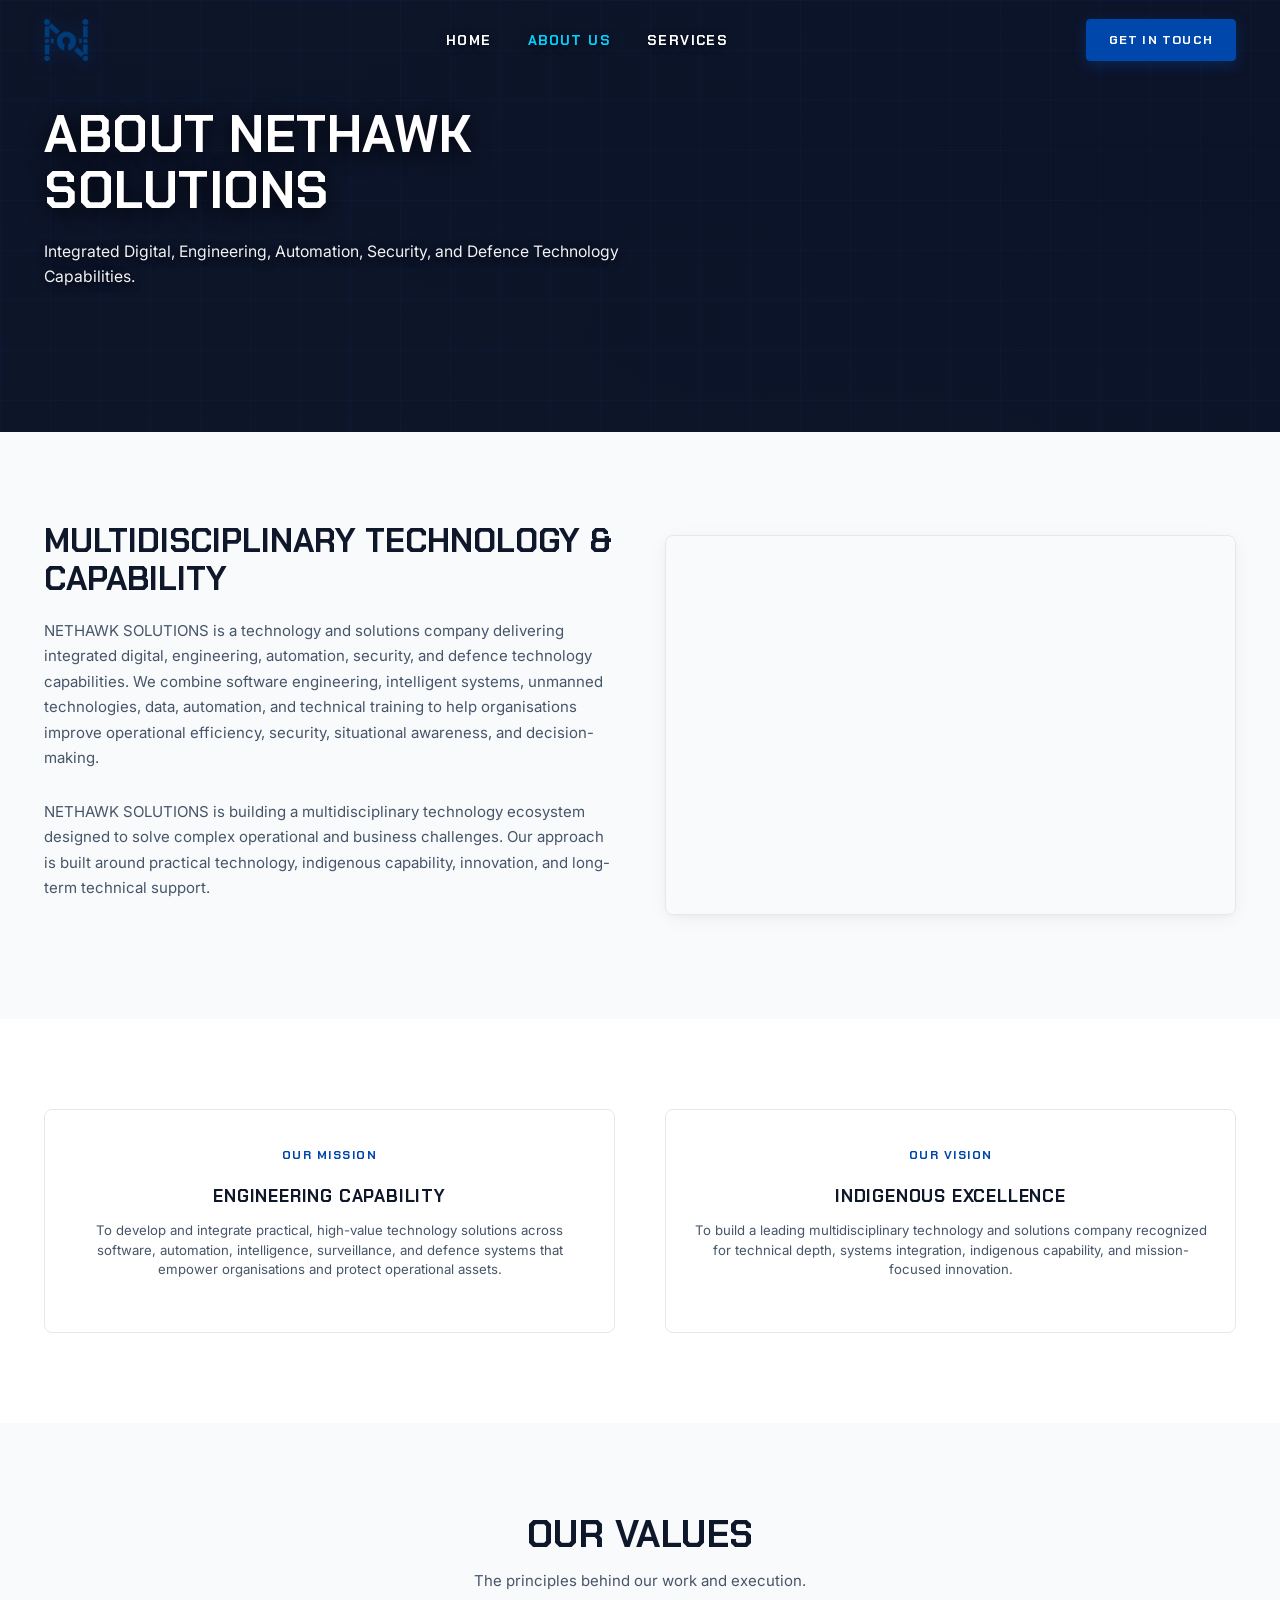
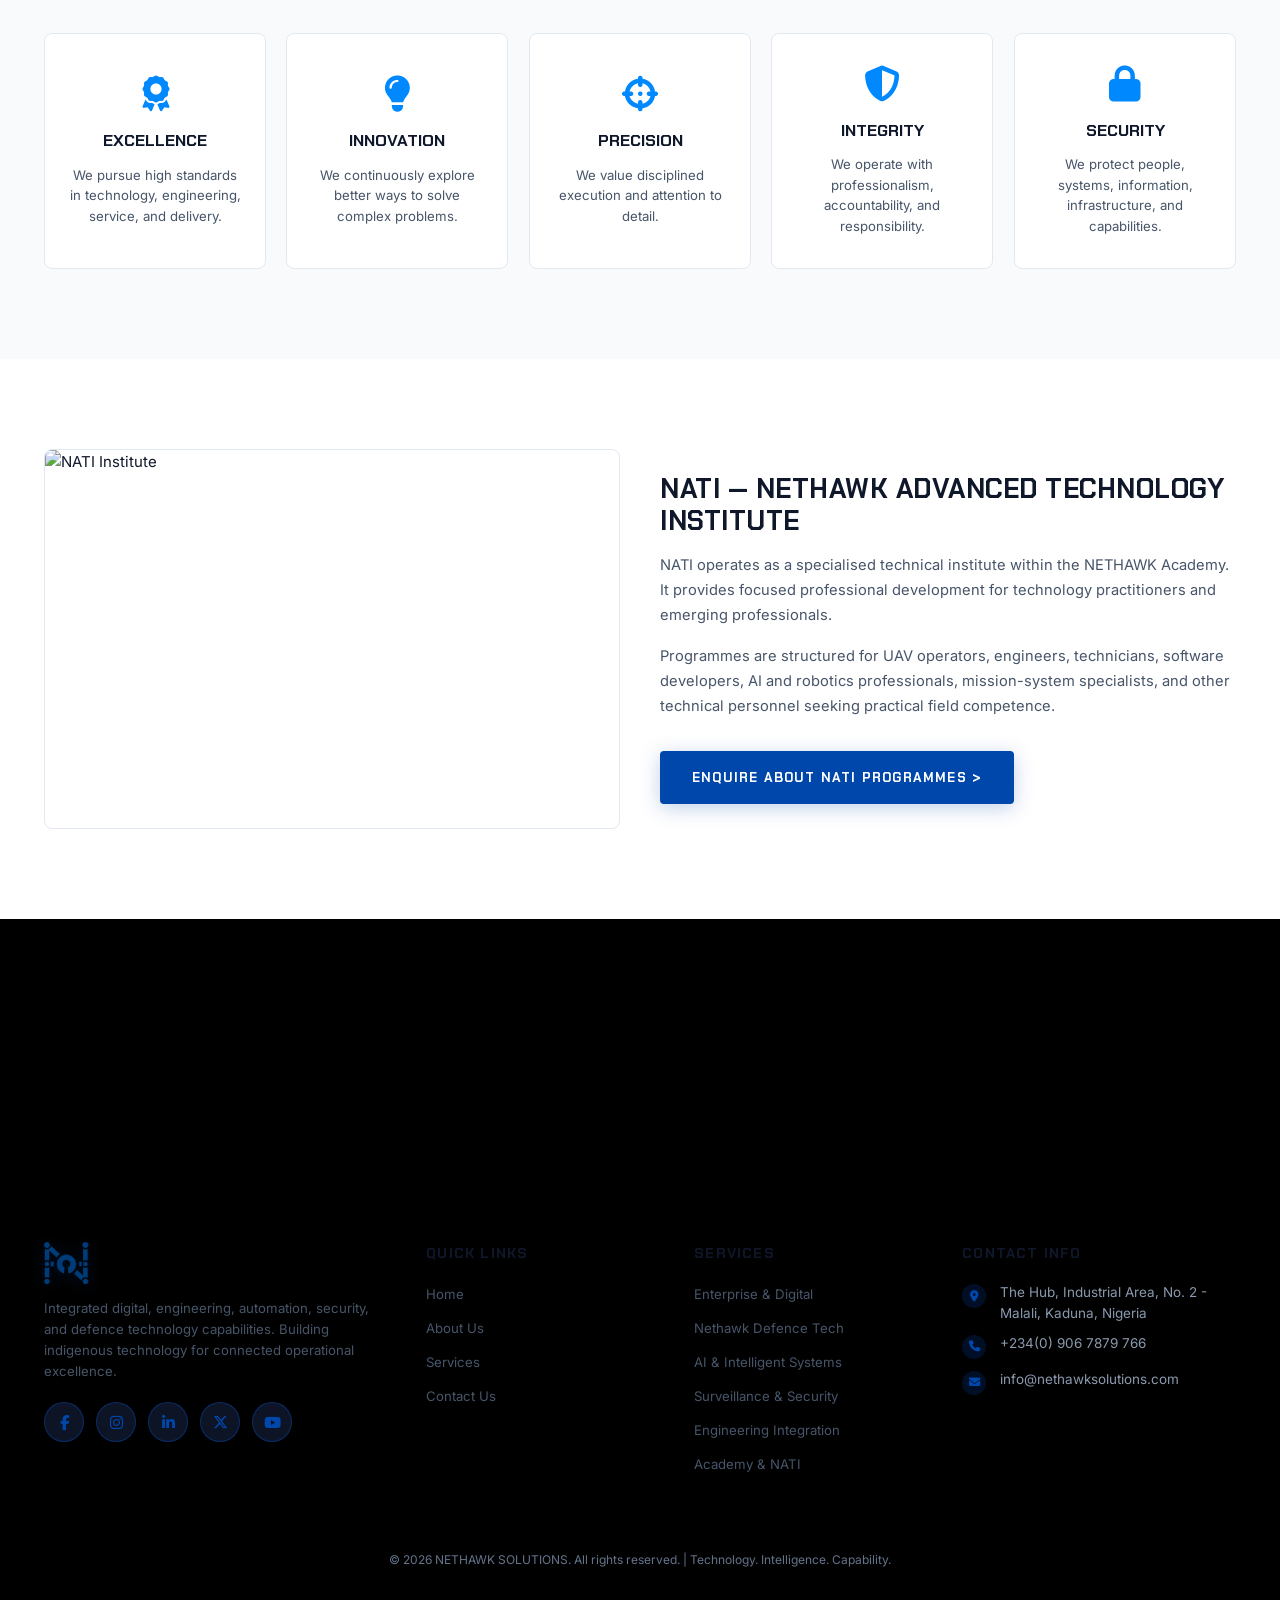
==== about.html @ 2939cfdb "feat: apply bright enterprise modern theme, transparent navbar, blue logo, bright hero video, and re" ====
<!DOCTYPE html>
<html lang="en">
<head>
    <meta charset="UTF-8">
    <meta name="viewport" content="width=device-width, initial-scale=1.0">
    <title>About Us | NETHAWK SOLUTIONS</title>
    <meta name="description" content="Learn about NETHAWK SOLUTIONS - Delivering integrated digital, engineering, automation, security, and defence technology capabilities.">
    
    <!-- FontAwesome 6 & RemixIcon -->
    <link rel="stylesheet" href="https://cdnjs.cloudflare.com/ajax/libs/font-awesome/6.5.1/css/all.min.css">
    <link rel="stylesheet" href="https://cdn.jsdelivr.net/npm/remixicon@4.1.0/fonts/remixicon.css">

    <!-- Stylesheet -->
    <link rel="stylesheet" href="assets/css/style.css">
</head>
<body>

    <!-- Header Navigation -->
    <header class="site-header" id="navbar">
        <div class="container header-container">
            <a href="index.html" class="brand-logo-wrap" aria-label="NETHAWK SOLUTIONS Home">
                <img src="assets/images/Nethawk Logo.png" alt="NETHAWK SOLUTIONS" class="brand-logo-img">
            </a>

            <ul class="nav-menu-links">
                <li><a href="index.html">HOME</a></li>
                <li><a href="about.html" class="active">ABOUT US</a></li>
                <li><a href="services.html">SERVICES</a></li>
            </ul>

            <div class="nav-actions-wrap">
                <a href="contact.html" class="btn-header-cta">GET IN TOUCH</a>
                <button class="mobile-burger-icon" id="burgerBtn" aria-label="Toggle Navigation">&#9776;</button>
            </div>
        </div>
    </header>

    <!-- Mobile Drawer Overlay -->
    <div class="mobile-nav-drawer" id="mobileDrawer">
        <ul class="mobile-nav-list">
            <li><a href="index.html">HOME</a></li>
            <li><a href="about.html" class="active">ABOUT US</a></li>
            <li><a href="services.html">SERVICES</a></li>
        </ul>
        <a href="contact.html" class="btn-primary-blue" style="margin-top: 10px;">GET IN TOUCH</a>
    </div>

    <!-- Page Hero Section -->
    <section class="hero-section" style="min-height: 48vh;">
        <div class="hero-overlay-mask"></div>
        <div class="hero-grid-pattern"></div>
        <div class="container">
            <div class="hero-content-box" style="padding: 50px 0;">
                <h1 class="hero-headline">ABOUT NETHAWK SOLUTIONS</h1>
                <p class="hero-subheadline">Integrated Digital, Engineering, Automation, Security, and Defence Technology Capabilities.</p>
            </div>
        </div>
    </section>

    <!-- About Content Grid -->
    <section class="about-nethawk-section">
        <div class="container">
            <div class="about-grid-wrap">
                <div class="about-content-left">
                    <h2 style="font-size: 2.2rem;">MULTIDISCIPLINARY TECHNOLOGY & CAPABILITY</h2>
                    <p>
                        NETHAWK SOLUTIONS is a technology and solutions company delivering integrated digital, engineering, automation, security, and defence technology capabilities. We combine software engineering, intelligent systems, unmanned technologies, data, automation, and technical training to help organisations improve operational efficiency, security, situational awareness, and decision-making.
                    </p>
                    <p>
                        NETHAWK SOLUTIONS is building a multidisciplinary technology ecosystem designed to solve complex operational and business challenges. Our approach is built around practical technology, indigenous capability, innovation, and long-term technical support.
                    </p>
                </div>
                <div class="about-media-card">
                    <img src="assets/images/NSL DRONE CAPTURE-2 (1).jpg" alt="NETHAWK SOLUTIONS Multidisciplinary Ecosystem">
                </div>
            </div>
        </div>
    </section>

    <!-- Mission & Vision Cards -->
    <section class="capabilities-section">
        <div class="container">
            <div class="about-grid-wrap">
                <div class="capability-card" style="min-height: 220px;">
                    <div>
                        <span class="card-tag-badge">OUR MISSION</span>
                        <h3 class="capability-title" style="margin-top: 10px;">ENGINEERING CAPABILITY</h3>
                        <p class="capability-desc">To develop and integrate practical, high-value technology solutions across software, automation, intelligence, surveillance, and defence systems that empower organisations and protect operational assets.</p>
                    </div>
                </div>

                <div class="capability-card" style="min-height: 220px;">
                    <div>
                        <span class="card-tag-badge">OUR VISION</span>
                        <h3 class="capability-title" style="margin-top: 10px;">INDIGENOUS EXCELLENCE</h3>
                        <p class="capability-desc">To build a leading multidisciplinary technology and solutions company recognized for technical depth, systems integration, indigenous capability, and mission-focused innovation.</p>
                    </div>
                </div>
            </div>
        </div>
    </section>

    <!-- Our Values Section -->
    <section class="values-section">
        <div class="container">
            <div class="text-center">
                <h2 class="section-title-main light-text">OUR VALUES</h2>
                <p class="section-subtitle-text">The principles behind our work and execution.</p>
            </div>

            <div class="values-grid">
                <div class="value-card">
                    <div class="value-card-icon">
                        <i class="fa-solid fa-award"></i>
                    </div>
                    <div class="value-title">Excellence</div>
                    <div class="value-desc">We pursue high standards in technology, engineering, service, and delivery.</div>
                </div>

                <div class="value-card">
                    <div class="value-card-icon">
                        <i class="fa-solid fa-lightbulb"></i>
                    </div>
                    <div class="value-title">Innovation</div>
                    <div class="value-desc">We continuously explore better ways to solve complex problems.</div>
                </div>

                <div class="value-card">
                    <div class="value-card-icon">
                        <i class="fa-solid fa-crosshairs"></i>
                    </div>
                    <div class="value-title">Precision</div>
                    <div class="value-desc">We value disciplined execution and attention to detail.</div>
                </div>

                <div class="value-card">
                    <div class="value-card-icon">
                        <i class="fa-solid fa-shield-halved"></i>
                    </div>
                    <div class="value-title">Integrity</div>
                    <div class="value-desc">We operate with professionalism, accountability, and responsibility.</div>
                </div>

                <div class="value-card">
                    <div class="value-card-icon">
                        <i class="fa-solid fa-lock"></i>
                    </div>
                    <div class="value-title">Security</div>
                    <div class="value-desc">We protect people, systems, information, infrastructure, and capabilities.</div>
                </div>
            </div>
        </div>
    </section>

    <!-- NATI Section -->
    <section class="train-section" id="nati">
        <div class="container">
            <div class="train-card-split">
                <div class="train-media-frame">
                    <img src="assets/images/NTI-55.jpg" alt="NATI Institute">
                </div>
                <div class="train-info-box">
                    <h2 class="section-title-main light-text" style="font-size: 1.8rem; margin-bottom: 16px;">NATI — NETHAWK ADVANCED TECHNOLOGY INSTITUTE</h2>
                    <p>
                        NATI operates as a specialised technical institute within the NETHAWK Academy. It provides focused professional development for technology practitioners and emerging professionals.
                    </p>
                    <p>
                        Programmes are structured for UAV operators, engineers, technicians, software developers, AI and robotics professionals, mission-system specialists, and other technical personnel seeking practical field competence.
                    </p>
                    <a href="contact.html" class="btn-primary-blue" style="margin-top: 16px;">
                        ENQUIRE ABOUT NATI PROGRAMMES &gt;
                    </a>
                </div>
            </div>
        </div>
    </section>

    <!-- Giant Brand Typography Section (Shield AI Style) -->
    <section class="footer-giant-banner">
        <div class="footer-giant-wrapper">
            <svg viewBox="0 0 1000 135" class="footer-giant-svg" preserveAspectRatio="xMidYMid meet" aria-label="NETHAWK">
                <defs>
                    <linearGradient id="giantTextGradAbout" x1="0%" y1="0%" x2="0%" y2="100%">
                        <stop offset="0%" stop-color="rgba(241, 245, 249, 0.50)" />
                        <stop offset="100%" stop-color="rgba(148, 163, 184, 0.08)" />
                    </linearGradient>
                    <linearGradient id="giantTextGradHoverAbout" x1="0%" y1="0%" x2="0%" y2="100%">
                        <stop offset="0%" stop-color="rgba(0, 102, 255, 0.65)" />
                        <stop offset="100%" stop-color="rgba(241, 245, 249, 0.12)" />
                    </linearGradient>
                </defs>
                <text x="500" y="110" text-anchor="middle" class="giant-svg-text">NETHAWK</text>
            </svg>
        </div>
    </section>

    <!-- Footer -->
    <footer class="site-footer">
        <div class="container">
            <div class="footer-top-grid">
                <div class="footer-brand-col">
                    <div class="brand-logo-wrap">
                        <img src="assets/images/Nethawk Logo.png" alt="NETHAWK SOLUTIONS" class="brand-logo-img">
                    </div>
                    <p>
                        Integrated digital, engineering, automation, security, and defence technology capabilities. Building indigenous technology for connected operational excellence.
                    </p>
                    <div class="footer-social-icons">
                        <a href="https://facebook.com/nethawksolutions" target="_blank" rel="noopener" aria-label="Facebook" data-cursor="FOLLOW"><i class="fa-brands fa-facebook-f"></i></a>
                        <a href="https://instagram.com/nethawksolutions" target="_blank" rel="noopener" aria-label="Instagram" data-cursor="FOLLOW"><i class="fa-brands fa-instagram"></i></a>
                        <a href="https://linkedin.com/company/nethawksolutions" target="_blank" rel="noopener" aria-label="LinkedIn" data-cursor="FOLLOW"><i class="fa-brands fa-linkedin-in"></i></a>
                        <a href="https://x.com/nethawksolutions" target="_blank" rel="noopener" aria-label="X (Twitter)" data-cursor="FOLLOW"><i class="fa-brands fa-x-twitter"></i></a>
                        <a href="https://youtube.com/@nethawksolutions" target="_blank" rel="noopener" aria-label="YouTube" data-cursor="WATCH"><i class="fa-brands fa-youtube"></i></a>
                    </div>
                </div>

                <div>
                    <h4 class="footer-col-title">QUICK LINKS</h4>
                    <ul class="footer-links-list">
                        <li><a href="index.html">Home</a></li>
                        <li><a href="about.html">About Us</a></li>
                        <li><a href="services.html">Services</a></li>
                        <li><a href="contact.html">Contact Us</a></li>
                    </ul>
                </div>

                <div>
                    <h4 class="footer-col-title">SERVICES</h4>
                    <ul class="footer-links-list">
                        <li><a href="services.html#enterprise">Enterprise & Digital</a></li>
                        <li><a href="services.html#defence">Nethawk Defence Tech</a></li>
                        <li><a href="services.html#ai">AI & Intelligent Systems</a></li>
                        <li><a href="services.html#surveillance">Surveillance & Security</a></li>
                        <li><a href="services.html#engineering">Engineering Integration</a></li>
                        <li><a href="services.html#academy">Academy & NATI</a></li>
                    </ul>
                </div>

                <div>
                    <h4 class="footer-col-title">CONTACT INFO</h4>
                    <ul class="footer-links-list footer-contact-info-list">
                        <li><i class="fa-solid fa-location-dot contact-icon"></i> <span>The Hub, Industrial Area, No. 2 - Malali, Kaduna, Nigeria</span></li>
                        <li><a href="tel:+2349067879766"><i class="fa-solid fa-phone contact-icon"></i> <span>+234(0) 906 7879 766</span></a></li>
                        <li><a href="mailto:info@nethawksolutions.com"><i class="fa-solid fa-envelope contact-icon"></i> <span>info@nethawksolutions.com</span></a></li>
                    </ul>
                </div>
            </div>

            <div class="footer-bottom-bar">
                <span>&copy; 2026 NETHAWK SOLUTIONS. All rights reserved. | Technology. Intelligence. Capability.</span>
            </div>
        </div>
    </footer>

    <!-- Interactive Navigation JavaScript -->
    <script>
        document.addEventListener('DOMContentLoaded', () => {
            const navbar = document.getElementById('navbar');
            const burgerBtn = document.getElementById('burgerBtn');
            const mobileDrawer = document.getElementById('mobileDrawer');

            window.addEventListener('scroll', () => {
                if (window.scrollY > 40) {
                    navbar.classList.add('scrolled');
                } else {
                    navbar.classList.remove('scrolled');
                }
            });

            if (burgerBtn && mobileDrawer) {
                burgerBtn.addEventListener('click', () => {
                    mobileDrawer.classList.toggle('open');
                    burgerBtn.innerHTML = mobileDrawer.classList.contains('open') ? '&times;' : '&#9776;';
                });

                mobileDrawer.querySelectorAll('a').forEach(link => {
                    link.addEventListener('click', () => {
                        mobileDrawer.classList.remove('open');
                        burgerBtn.innerHTML = '&#9776;';
                    });
                });
            }
        });
    </script>
    <script src="assets/js/main.js"></script>
    <!-- GSAP 3, ScrollTrigger & Lenis Smooth Scroll -->
    <script src="https://cdnjs.cloudflare.com/ajax/libs/gsap/3.12.5/gsap.min.js"></script>
    <script src="https://cdnjs.cloudflare.com/ajax/libs/gsap/3.12.5/ScrollTrigger.min.js"></script>
    <script src="https://cdn.jsdelivr.net/npm/@studio-freight/lenis@1.0.42/dist/lenis.min.js"></script>
    <script src="assets/js/trionn_effects.js"></script>
</body>
</html>
---- assets/css/style.css ----
/* ==========================================================================
   NetHawk Solutions - Tactical Dark UI Stylesheet
   Ultra High-Fidelity Responsive Design (Desktop & Mobile Optimized)
   ========================================================================== */

@import url('https://fonts.googleapis.com/css2?family=Chakra+Petch:ital,wght@0,500;0,600;0,700;1,700&family=Inter:wght@300;400;500;600;700;800&display=swap');

:root {
  /* Brand Theme Colors - Bright Modern Enterprise Theme */
  --color-dark-bg: #FFFFFF;        /* Bright Clean White Background */
  --color-dark-surface: #F8FAFC;   /* Crisp Slate Off-White Surface */
  --color-dark-card: #FFFFFF;      /* Pure White Card */
  --color-dark-card-hover: #F1F5F9;/* Hover Card Surface */
  --color-dark-border: #E2E8F0;    /* Crisp Clean Light Border */
  --color-border-glow: rgba(0, 71, 171, 0.18);

  --color-blue-primary: #0047AB;   /* Official Nethawk Tactical Blue */
  --color-blue-hover: #003685;     /* Deep Tactical Blue Hover */
  --color-blue-dark: #002660;
  --color-blue-light: #EBF3FF;
  --color-blue-glow: rgba(0, 71, 171, 0.35);

  --color-light-bg: #FFFFFF;
  --color-light-surface: #F8FAFC;
  --color-light-card: #FFFFFF;
  --color-light-border: #E2E8F0;

  --color-text-white: #0F172A;     /* High-Contrast Dark Text for Headings */
  --color-text-dim: #475569;       /* Secondary Slate Body Text */
  --color-text-dark: #0F172A;      /* Deep Slate/Navy Text */
  --color-text-muted: #64748B;     /* Muted Grey Text */

  --font-heading: 'Chakra Petch', sans-serif;
  --font-body: 'Inter', sans-serif;

  --radius-sm: 4px;
  --radius-md: 8px;
  --radius-lg: 12px;
  --radius-xl: 16px;

  --transition: all 0.25s cubic-bezier(0.16, 1, 0.3, 1);
  --shadow-card: 0 4px 20px -2px rgba(0, 0, 0, 0.06), 0 2px 6px -1px rgba(0, 0, 0, 0.04);
  --shadow-blue-glow: 0 4px 20px rgba(0, 71, 171, 0.25);
}

/* Reset & Baseline */
*, *::before, *::after {
  box-sizing: border-box;
  margin: 0;
  padding: 0;
}

html {
  scroll-behavior: smooth;
  font-size: 15px;
}

body {
  font-family: var(--font-body);
  background-color: var(--color-dark-bg);
  color: var(--color-text-white);
  line-height: 1.6;
  overflow-x: hidden;
  -webkit-font-smoothing: antialiased;
}

a {
  color: inherit;
  text-decoration: none;
  transition: var(--transition);
}

img, video {
  max-width: 100%;
  height: auto;
  display: block;
}

.container {
  width: 100%;
  max-width: 1240px;
  margin: 0 auto;
  padding: 0 24px;
}

/* Helper Utilities */
.text-center { text-align: center; }
.text-blue { color: var(--color-blue-primary); }

.section-title-main {
  font-family: var(--font-heading);
  font-size: clamp(1.6rem, 3.2vw, 2.5rem);
  font-weight: 800;
  letter-spacing: 0.5px;
  text-transform: uppercase;
  line-height: 1.18;
  margin-bottom: 12px;
}

.section-title-main.dark-text {
  color: var(--color-text-dark);
}

.section-title-main.light-text {
  color: var(--color-text-white);
}

.section-subtitle-text {
  font-size: 1rem;
  color: var(--color-text-dim);
  max-width: 620px;
  margin: 0 auto 40px auto;
  line-height: 1.55;
}

.section-subtitle-text.dark-sub {
  color: var(--color-text-muted);
}

/* ==========================================================================
   Header & Navbar
   ========================================================================== */
.site-header {
  position: absolute;
  top: 0;
  left: 0;
  width: 100%;
  height: 80px;
  background: transparent !important;
  background-color: transparent !important;
  backdrop-filter: none !important;
  -webkit-backdrop-filter: none !important;
  border-bottom: none !important;
  box-shadow: none !important;
  z-index: 1000;
  display: flex;
  align-items: center;
  transition: var(--transition);
}

.site-header.scrolled,
.site-header.nav-scrolled {
  position: sticky;
  top: 0;
  height: 68px;
  background: rgba(255, 255, 255, 0.94) !important;
  backdrop-filter: blur(16px) !important;
  -webkit-backdrop-filter: blur(16px) !important;
  border-bottom: 1px solid rgba(0, 71, 171, 0.12) !important;
  box-shadow: 0 4px 20px rgba(0, 0, 0, 0.06) !important;
}

.header-container {
  display: flex;
  align-items: center;
  justify-content: space-between;
  width: 100%;
  position: relative;
}

.brand-logo-wrap {
  display: flex;
  align-items: center;
  z-index: 1002;
}

.brand-logo-img {
  height: 42px;
  width: auto;
  object-fit: contain;
  /* Authentic Nethawk Blue Logo */
  filter: drop-shadow(0 2px 8px rgba(0, 71, 171, 0.25));
  transition: var(--transition);
}

.nav-menu-links {
  display: flex;
  align-items: center;
  gap: 36px;
  list-style: none;
}

.nav-menu-links a {
  font-family: var(--font-heading);
  font-size: 0.92rem;
  font-weight: 700;
  letter-spacing: 1.4px;
  text-transform: uppercase;
  color: #FFFFFF;
  text-shadow: 0 2px 8px rgba(0, 0, 0, 0.6);
  padding: 8px 0;
  transition: var(--transition);
}

.site-header.scrolled .nav-menu-links a,
.site-header.nav-scrolled .nav-menu-links a {
  color: #0F172A;
  text-shadow: none;
}

.nav-menu-links a:hover,
.nav-menu-links a.active {
  color: #00d2ff;
}

.site-header.scrolled .nav-menu-links a:hover,
.site-header.scrolled .nav-menu-links a.active,
.site-header.nav-scrolled .nav-menu-links a:hover,
.site-header.nav-scrolled .nav-menu-links a.active {
  color: var(--color-blue-primary);
}

/* Header Action CTA */
.nav-actions-wrap {
  display: flex;
  align-items: center;
  gap: 16px;
  z-index: 1002;
}

.btn-header-cta {
  font-family: var(--font-heading);
  background-color: var(--color-blue-primary);
  color: #FFFFFF !important;
  font-size: 0.84rem;
  font-weight: 700;
  letter-spacing: 1.2px;
  text-transform: uppercase;
  padding: 10px 22px;
  border-radius: var(--radius-sm);
  border: 1.5px solid var(--color-blue-primary);
  transition: var(--transition);
  display: inline-flex;
  align-items: center;
  justify-content: center;
  box-shadow: 0 4px 14px rgba(0, 71, 171, 0.35);
}

.btn-header-cta:hover {
  background-color: var(--color-blue-hover);
  border-color: var(--color-blue-hover);
  color: #FFFFFF !important;
  transform: translateY(-2px);
  box-shadow: 0 6px 20px rgba(0, 71, 171, 0.5);
}

/* Mobile Burger Button */
.mobile-burger-icon {
  display: none;
  background: rgba(15, 23, 42, 0.8);
  border: 1px solid var(--color-dark-border);
  color: var(--color-text-white);
  padding: 8px 12px;
  border-radius: var(--radius-sm);
  font-size: 1.4rem;
  cursor: pointer;
  z-index: 1002;
  transition: var(--transition);
  line-height: 1;
}

.mobile-burger-icon:hover {
  border-color: var(--color-blue-primary);
  color: var(--color-blue-primary);
}

/* Mobile Drawer Overlay */
.mobile-nav-drawer {
  position: fixed;
  top: 0;
  left: 0;
  width: 100%;
  height: 100vh;
  background-color: rgba(0, 0, 0, 0.98);
  backdrop-filter: blur(20px);
  -webkit-backdrop-filter: blur(20px);
  z-index: 1001;
  display: flex;
  flex-direction: column;
  justify-content: center;
  align-items: center;
  gap: 28px;
  opacity: 0;
  visibility: hidden;
  transform: translateY(-10px);
  transition: all 0.3s cubic-bezier(0.16, 1, 0.3, 1);
  padding: 40px 24px;
}

.mobile-nav-drawer.open {
  opacity: 1;
  visibility: visible;
  transform: translateY(0);
}

.mobile-nav-drawer .mobile-nav-list {
  list-style: none;
  display: flex;
  flex-direction: column;
  align-items: center;
  gap: 24px;
  width: 100%;
}

.mobile-nav-drawer .mobile-nav-list a {
  font-family: var(--font-heading);
  font-size: 1.4rem;
  font-weight: 800;
  letter-spacing: 2px;
  text-transform: uppercase;
  color: var(--color-text-white);
  transition: var(--transition);
}

.mobile-nav-drawer .mobile-nav-list a:hover,
.mobile-nav-drawer .mobile-nav-list a.active {
  color: var(--color-blue-primary);
}

/* ==========================================================================
   Hero Section
   ========================================================================== */
.hero-section {
  position: relative;
  min-height: 85vh;
  min-height: 85dvh;
  width: 100%;
  max-width: 100vw;
  display: flex;
  align-items: center;
  overflow: hidden;
  background-color: #0b1329;
}

.hero-video-wrap {
  position: absolute;
  inset: 0;
  width: 100%;
  height: 100%;
  overflow: hidden;
  z-index: 0;
}

.hero-bg-video {
  position: absolute;
  top: 50%;
  left: 50%;
  width: 100%;
  height: 100%;
  min-width: 100%;
  min-height: 100%;
  transform: translate(-50%, -50%);
  object-fit: cover;
  object-position: center center;
  z-index: 0;
  opacity: 1;
  filter: brightness(1.08) contrast(1.04);
  pointer-events: none;
}

.hero-overlay-mask {
  position: absolute;
  inset: 0;
  background: linear-gradient(180deg, rgba(15, 23, 42, 0.35) 0%, rgba(15, 23, 42, 0.08) 40%, rgba(15, 23, 42, 0.45) 100%),
              radial-gradient(circle at 20% 50%, rgba(15, 23, 42, 0.35) 0%, transparent 80%);
  z-index: 1;
}

.hero-grid-pattern {
  position: absolute;
  inset: 0;
  background-image: 
    linear-gradient(rgba(0, 102, 255, 0.05) 1px, transparent 1px),
    linear-gradient(90deg, rgba(0, 102, 255, 0.05) 1px, transparent 1px);
  background-size: 50px 50px;
  z-index: 1;
  pointer-events: none;
}

.hero-content-box {
  position: relative;
  z-index: 2;
  max-width: 680px;
  padding: 80px 0;
}

.hero-headline {
  font-family: var(--font-heading);
  font-size: clamp(2rem, 5vw, 3.4rem);
  font-weight: 800;
  line-height: 1.1;
  color: #FFFFFF !important;
  text-transform: uppercase;
  letter-spacing: 0.5px;
  margin-bottom: 20px;
  text-shadow: 0 4px 20px rgba(0,0,0,0.85);
}

.hero-subheadline {
  font-size: 1.05rem;
  color: rgba(255, 255, 255, 0.95) !important;
  line-height: 1.6;
  margin-bottom: 36px;
  max-width: 580px;
  text-shadow: 0 2px 10px rgba(0,0,0,0.85);
}

.hero-pills-row {
  display: flex;
  align-items: center;
  gap: 12px;
  margin-bottom: 24px;
  color: #FFFFFF;
}

.hero-pill-badge {
  font-family: var(--font-heading);
  font-size: 0.78rem;
  font-weight: 700;
  letter-spacing: 1.5px;
  padding: 6px 14px;
  border-radius: var(--radius-sm);
  background: rgba(0, 71, 171, 0.35);
  border: 1px solid rgba(0, 102, 255, 0.6);
  color: #EBF3FF !important;
  backdrop-filter: blur(8px);
}

.hero-cta-buttons {
  display: flex;
  align-items: center;
  gap: 16px;
  flex-wrap: wrap;
}

.btn-primary-blue {
  font-family: var(--font-heading);
  background-color: var(--color-blue-primary);
  color: #FFFFFF !important;
  border: 2px solid var(--color-blue-primary);
  font-size: 0.88rem;
  font-weight: 800;
  letter-spacing: 1.2px;
  text-transform: uppercase;
  padding: 14px 30px;
  border-radius: var(--radius-sm);
  transition: var(--transition);
  display: inline-flex;
  align-items: center;
  justify-content: center;
  gap: 10px;
  cursor: pointer;
  box-shadow: var(--shadow-blue-glow);
}

.btn-primary-blue:hover {
  background-color: var(--color-blue-hover);
  border-color: var(--color-blue-hover);
  color: #FFFFFF !important;
  transform: translateY(-2px);
}

.btn-glass-outline {
  font-family: var(--font-heading);
  background: rgba(0, 0, 0, 0.35);
  border: 1.5px solid rgba(255, 255, 255, 0.6);
  color: #FFFFFF !important;
  font-size: 0.88rem;
  font-weight: 700;
  letter-spacing: 1.2px;
  text-transform: uppercase;
  padding: 14px 28px;
  border-radius: var(--radius-sm);
  transition: var(--transition);
  backdrop-filter: blur(8px);
  display: inline-flex;
  align-items: center;
  justify-content: center;
}

.btn-glass-outline:hover {
  border-color: var(--color-blue-primary);
  background: rgba(0, 71, 171, 0.3);
  color: #FFFFFF !important;
}

.btn-glass-outline:hover {
  border-color: var(--color-blue-primary);
  background: rgba(0, 102, 255, 0.15);
  color: var(--color-text-white);
}

/* ==========================================================================
   Our Capabilities Section
   ========================================================================== */
.capabilities-section {
  background-color: var(--color-dark-bg);
  padding: 90px 0;
  border-bottom: 1px solid var(--color-dark-border);
}

.capabilities-grid {
  display: grid;
  grid-template-columns: repeat(4, 1fr);
  gap: 24px;
}

.capability-card {
  background-color: var(--color-dark-card);
  border: 1px solid var(--color-dark-border);
  padding: 32px 24px;
  border-radius: var(--radius-md);
  transition: var(--transition);
  display: flex;
  flex-direction: column;
  align-items: center;
  text-align: center;
  justify-content: space-between;
  min-height: 240px;
  position: relative;
}

.capability-card:hover {
  border-color: var(--color-blue-primary);
  background-color: var(--color-dark-card-hover);
  box-shadow: var(--shadow-blue-glow);
  transform: translateY(-4px);
}

.capability-icon-box {
  width: auto;
  height: auto;
  background: transparent !important;
  border: none !important;
  box-shadow: none !important;
  border-radius: 0;
  display: flex;
  align-items: center;
  justify-content: center;
  color: #0088FF;
  font-size: 2.2rem;
  margin: 0 auto 18px auto;
  transition: var(--transition);
}

.capability-icon-box svg,
.capability-icon-box i {
  font-size: 2.2rem;
  color: #0088FF;
}

.capability-title {
  font-family: var(--font-heading);
  font-size: 1.15rem;
  font-weight: 800;
  letter-spacing: 0.8px;
  text-transform: uppercase;
  color: var(--color-text-white);
  margin-bottom: 10px;
}

.capability-desc {
  font-size: 0.88rem;
  color: var(--color-text-dim);
  line-height: 1.5;
  margin-bottom: 20px;
}

.capability-link-arrow {
  color: var(--color-blue-primary);
  font-size: 1.2rem;
  font-weight: 700;
  display: inline-flex;
  align-items: center;
  gap: 6px;
  transition: var(--transition);
}

.capability-card:hover .capability-link-arrow {
  transform: translateX(4px);
}

/* ==========================================================================
   About Nethawk Solutions Section
   ========================================================================== */
.about-nethawk-section {
  background-color: var(--color-dark-surface);
  padding: 90px 0;
  border-bottom: 1px solid var(--color-dark-border);
}

.about-grid-wrap {
  display: grid;
  grid-template-columns: 1fr 1fr;
  gap: 50px;
  align-items: center;
}

.about-content-left h2 {
  font-family: var(--font-heading);
  font-size: clamp(1.8rem, 3.5vw, 2.8rem);
  font-weight: 800;
  line-height: 1.15;
  text-transform: uppercase;
  margin-bottom: 20px;
}

.about-content-left p {
  font-size: 1rem;
  color: var(--color-text-dim);
  line-height: 1.7;
  margin-bottom: 28px;
}

.about-more-link {
  font-family: var(--font-heading);
  color: var(--color-blue-primary);
  font-size: 0.95rem;
  font-weight: 700;
  letter-spacing: 1px;
  text-transform: uppercase;
  display: inline-flex;
  align-items: center;
  gap: 8px;
}

.about-more-link:hover {
  color: var(--color-text-white);
}

.about-media-card {
  position: relative;
  border-radius: var(--radius-md);
  overflow: hidden;
  border: 1px solid var(--color-dark-border);
  box-shadow: var(--shadow-card);
  height: 380px;
}

.about-media-card img {
  width: 100%;
  height: 100%;
  object-fit: cover;
}

/* ==========================================================================
   Our Statistics Section (Light Cards)
   ========================================================================== */
.statistics-section {
  background-color: var(--color-dark-bg);
  padding: 80px 0;
  border-bottom: 1px solid var(--color-dark-border);
}

.stats-grid {
  display: grid;
  grid-template-columns: repeat(4, 1fr);
  gap: 24px;
}

.stat-card-white {
  background-color: var(--color-light-card);
  color: var(--color-text-dark);
  padding: 32px 24px;
  border-radius: var(--radius-md);
  box-shadow: 0 10px 25px rgba(0, 0, 0, 0.4);
  text-align: left;
  transition: var(--transition);
}

.stat-card-white:hover {
  transform: translateY(-4px);
  box-shadow: 0 15px 35px rgba(0, 102, 255, 0.2);
}

.stat-number-big {
  font-family: var(--font-heading);
  font-size: clamp(2.2rem, 4vw, 2.8rem);
  font-weight: 800;
  color: var(--color-text-dark);
  line-height: 1;
  margin-bottom: 8px;
}

.stat-label-text {
  font-size: 0.88rem;
  font-weight: 600;
  color: var(--color-text-muted);
}

/* ==========================================================================
   Technology That Sees Further Section
   ========================================================================== */
.technology-section {
  background-color: var(--color-dark-surface);
  padding: 90px 0;
  border-bottom: 1px solid var(--color-dark-border);
}

.tech-grid-layout {
  display: grid;
  grid-template-columns: 1fr 1fr;
  gap: 50px;
  align-items: center;
}

.tech-list-items {
  display: flex;
  flex-direction: column;
  gap: 16px;
  margin-top: 24px;
}

.tech-item-row {
  display: flex;
  align-items: center;
  gap: 16px;
  font-family: var(--font-heading);
  font-size: 0.98rem;
  font-weight: 700;
  letter-spacing: 0.8px;
  text-transform: uppercase;
  color: var(--color-text-white);
  padding: 12px 16px;
  background: var(--color-dark-card);
  border: 1px solid var(--color-dark-border);
  border-radius: var(--radius-sm);
}

.tech-item-icon {
  color: var(--color-blue-primary);
  display: flex;
  align-items: center;
  flex-shrink: 0;
}

.tech-image-frame {
  position: relative;
  border-radius: var(--radius-md);
  overflow: hidden;
  border: 1px solid var(--color-dark-border);
  box-shadow: var(--shadow-card);
  height: 380px;
}

.tech-image-frame img {
  width: 100%;
  height: 100%;
  object-fit: cover;
}

/* ==========================================================================
   Solutions Section (Visual Overlay Cards)
   ========================================================================== */
.solutions-section {
  background-color: var(--color-dark-bg);
  padding: 90px 0;
  border-bottom: 1px solid var(--color-dark-border);
}

.solutions-header-row {
  display: flex;
  justify-content: space-between;
  align-items: flex-end;
  margin-bottom: 40px;
  gap: 20px;
}

.solutions-cards-grid {
  display: grid;
  grid-template-columns: repeat(4, 1fr);
  gap: 20px;
}

.solution-visual-card {
  position: relative;
  height: 280px;
  border-radius: var(--radius-md);
  overflow: hidden;
  border: 1px solid var(--color-dark-border);
  display: flex;
  flex-direction: column;
  justify-content: flex-end;
  padding: 24px;
  transition: var(--transition);
}

.solution-visual-card:hover {
  border-color: var(--color-blue-primary);
  transform: translateY(-4px);
  box-shadow: var(--shadow-blue-glow);
}

.solution-visual-bg {
  position: absolute;
  inset: 0;
  width: 100%;
  height: 100%;
  object-fit: cover;
  transition: var(--transition);
}

.solution-visual-card:hover .solution-visual-bg {
  transform: scale(1.05);
}

.solution-visual-overlay {
  position: absolute;
  inset: 0;
  background: linear-gradient(180deg, rgba(0, 0, 0, 0.2) 0%, rgba(0, 0, 0, 0.95) 100%);
}

.solution-visual-content {
  position: relative;
  z-index: 2;
}

.solution-visual-title {
  font-family: var(--font-heading);
  font-size: 1.25rem;
  font-weight: 800;
  letter-spacing: 1px;
  text-transform: uppercase;
  color: var(--color-text-white);
  margin-bottom: 4px;
}

.solution-visual-desc {
  font-size: 0.82rem;
  color: var(--color-text-dim);
  line-height: 1.4;
}

/* ==========================================================================
   Industries We Serve Section (White Cards)
   ========================================================================== */
.industries-serve-section {
  background-color: var(--color-light-surface);
  color: var(--color-text-dark);
  padding: 90px 0;
  border-bottom: 1px solid var(--color-light-border);
}

.industries-icons-grid {
  display: grid;
  grid-template-columns: repeat(5, 1fr);
  gap: 20px;
}

.industry-icon-card {
  background-color: var(--color-light-card);
  border: 1px solid var(--color-light-border);
  padding: 32px 16px;
  border-radius: var(--radius-md);
  text-align: center;
  transition: var(--transition);
  display: flex;
  flex-direction: column;
  align-items: center;
  gap: 16px;
}

.industry-icon-card:hover {
  border-color: var(--color-blue-primary);
  box-shadow: 0 10px 25px rgba(0, 102, 255, 0.15);
  transform: translateY(-4px);
}

.industry-card-svg {
  width: 42px;
  height: 42px;
  color: var(--color-text-dark);
}

.industry-icon-card label {
  font-family: var(--font-heading);
  font-size: 0.95rem;
  font-weight: 700;
  letter-spacing: 0.8px;
  text-transform: uppercase;
  cursor: pointer;
}

/* ==========================================================================
   Why Choose Nethawk Section
   ========================================================================== */
.why-choose-section {
  background-color: var(--color-dark-bg);
  padding: 90px 0;
  border-bottom: 1px solid var(--color-dark-border);
}

.why-choose-grid {
  display: grid;
  grid-template-columns: 1fr 1fr;
  gap: 40px;
  align-items: center;
}

.why-choose-img-wrap {
  border-radius: var(--radius-md);
  overflow: hidden;
  height: 380px;
  border: 1px solid var(--color-dark-border);
}

.why-choose-img-wrap img {
  width: 100%;
  height: 100%;
  object-fit: cover;
}

.why-choose-glass-card {
  background-color: rgba(15, 23, 42, 0.9);
  border: 1px solid var(--color-dark-border);
  padding: 40px;
  border-radius: var(--radius-md);
  box-shadow: var(--shadow-card);
}

.why-choose-glass-card p {
  font-size: 0.98rem;
  color: var(--color-text-dim);
  line-height: 1.75;
  margin-bottom: 16px;
}

.why-choose-glass-card p:last-child {
  margin-bottom: 0;
}

/* ==========================================================================
   Certifications Section (Alternating Cards)
   ========================================================================== */
.certifications-section {
  background-color: var(--color-dark-surface);
  padding: 80px 0;
  border-bottom: 1px solid var(--color-dark-border);
}

.certifications-grid {
  display: grid;
  grid-template-columns: repeat(4, 1fr);
  gap: 20px;
}

.cert-card {
  padding: 32px 20px;
  border-radius: var(--radius-md);
  text-align: center;
  display: flex;
  flex-direction: column;
  align-items: center;
  gap: 14px;
  font-family: var(--font-heading);
  font-size: 1.05rem;
  font-weight: 800;
  letter-spacing: 0.8px;
  text-transform: uppercase;
  transition: var(--transition);
}

.cert-card.white {
  background-color: var(--color-light-card);
  color: var(--color-text-dark);
}

.cert-card.blue {
  background-color: var(--color-blue-primary);
  color: var(--color-text-white);
}

.cert-card:hover {
  transform: translateY(-4px);
  box-shadow: var(--shadow-card);
}

.cert-icon {
  width: 36px;
  height: 36px;
}

/* ==========================================================================
   Clients & Partners Section (White Card Grid)
   ========================================================================== */
.clients-section {
  background-color: var(--color-light-surface);
  color: var(--color-text-dark);
  padding: 80px 0;
  border-bottom: 1px solid var(--color-light-border);
}

.clients-grid {
  display: grid;
  grid-template-columns: repeat(5, 1fr);
  gap: 20px;
}

.client-logo-card {
  background-color: var(--color-light-card);
  border: 1px solid var(--color-light-border);
  padding: 20px;
  border-radius: var(--radius-md);
  display: flex;
  align-items: center;
  justify-content: center;
  height: 100px;
  transition: var(--transition);
}

.client-logo-card:hover {
  border-color: var(--color-blue-primary);
  transform: translateY(-3px);
  box-shadow: 0 10px 20px rgba(0, 0, 0, 0.08);
}

.client-logo-card img {
  max-height: 55px;
  max-width: 100%;
  object-fit: contain;
}

/* ==========================================================================
   Latest Insights Section
   ========================================================================== */
.insights-section {
  background-color: var(--color-dark-bg);
  padding: 90px 0;
  border-bottom: 1px solid var(--color-dark-border);
}

.insights-grid {
  display: grid;
  grid-template-columns: repeat(3, 1fr);
  gap: 24px;
}

.insight-card {
  background-color: var(--color-dark-card);
  border: 1px solid var(--color-dark-border);
  border-radius: var(--radius-md);
  overflow: hidden;
  transition: var(--transition);
  height: 320px;
  display: flex;
  flex-direction: column;
}

.insight-card:hover {
  border-color: var(--color-blue-primary);
  transform: translateY(-4px);
  box-shadow: var(--shadow-blue-glow);
}

.insight-img-placeholder {
  height: 160px;
  background-color: #1E293B;
  display: flex;
  align-items: center;
  justify-content: center;
  color: var(--color-text-muted);
}

.insight-content {
  padding: 20px;
  display: flex;
  flex-direction: column;
  justify-content: space-between;
  flex-grow: 1;
}

.insight-title {
  font-family: var(--font-heading);
  font-size: 1.05rem;
  font-weight: 700;
  color: var(--color-text-white);
  line-height: 1.4;
}

/* ==========================================================================
   Testimonials Section
   ========================================================================== */
.testimonials-section {
  background-color: var(--color-dark-surface);
  padding: 90px 0;
  border-bottom: 1px solid var(--color-dark-border);
}

.testimonials-grid {
  display: grid;
  grid-template-columns: repeat(3, 1fr);
  gap: 24px;
}

.testimonial-card-white {
  background-color: var(--color-light-card);
  color: var(--color-text-dark);
  padding: 32px 24px;
  border-radius: var(--radius-md);
  box-shadow: 0 10px 25px rgba(0, 0, 0, 0.3);
  text-align: center;
  transition: var(--transition);
}

.testimonial-card-white:hover {
  transform: translateY(-4px);
  box-shadow: 0 15px 35px rgba(0, 102, 255, 0.15);
}

.avatar-circle {
  width: 56px;
  height: 56px;
  border-radius: 50%;
  background-color: #E2E8F0;
  margin: 0 auto 12px auto;
  display: flex;
  align-items: center;
  justify-content: center;
  font-weight: 800;
  color: var(--color-blue-primary);
  font-family: var(--font-heading);
}

.rating-stars {
  color: #F59E0B;
  font-size: 0.9rem;
  margin-bottom: 12px;
}

.testimonial-quote {
  font-size: 0.88rem;
  color: var(--color-text-muted);
  line-height: 1.6;
  font-style: italic;
}

.client-name-title {
  font-family: var(--font-heading);
  font-size: 0.95rem;
  font-weight: 700;
  margin-top: 12px;
}

/* ==========================================================================
   Train With Us Section
   ========================================================================== */
.train-section {
  background-color: var(--color-dark-bg);
  padding: 90px 0;
  border-bottom: 1px solid var(--color-dark-border);
}

.train-card-split {
  display: grid;
  grid-template-columns: 1fr 1fr;
  gap: 40px;
  align-items: center;
}

.train-media-frame {
  border-radius: var(--radius-md);
  overflow: hidden;
  height: 380px;
  border: 1px solid var(--color-dark-border);
}

.train-media-frame img {
  width: 100%;
  height: 100%;
  object-fit: cover;
}

.train-info-box p {
  font-size: 0.98rem;
  color: var(--color-text-dim);
  line-height: 1.7;
  margin-bottom: 16px;
}

/* ==========================================================================
   Subpages Components (Contact Form, Service Cards, NATI Stage)
   ========================================================================== */
/* Transparent Background Contact Form with Blue Outline */
.contact-section {
  padding: 90px 0;
  background: transparent;
  position: relative;
}

.contact-form-wrap {
  max-width: 840px;
  margin: 0 auto;
  background: rgba(0, 0, 0, 0.4);
  backdrop-filter: blur(20px);
  -webkit-backdrop-filter: blur(20px);
  border: 1px solid rgba(0, 102, 255, 0.5);
  padding: 48px;
  border-radius: 20px;
  box-shadow: 
    0 30px 60px rgba(0, 0, 0, 0.85),
    inset 0 1px 0 rgba(255, 255, 255, 0.12);
  position: relative;
  z-index: 2;
  transition: all 0.4s cubic-bezier(0.4, 0, 0.2, 1);
}

.contact-form-wrap:hover {
  border-color: rgba(0, 102, 255, 0.85);
  box-shadow: 
    0 35px 70px rgba(0, 0, 0, 0.95),
    inset 0 1px 0 rgba(255, 255, 255, 0.2);
}

.form-grid {
  display: grid;
  grid-template-columns: 1fr 1fr;
  gap: 22px;
}

.form-group.full-width {
  grid-column: 1 / -1;
}

.form-control {
  width: 100%;
  background: rgba(255, 255, 255, 0.04);
  backdrop-filter: blur(12px);
  -webkit-backdrop-filter: blur(12px);
  border: 1px solid rgba(0, 102, 255, 0.25);
  color: #ffffff;
  padding: 16px 20px;
  border-radius: 12px;
  font-family: var(--font-body);
  font-size: 0.95rem;
  transition: all 0.3s cubic-bezier(0.4, 0, 0.2, 1);
  box-shadow: inset 0 2px 4px rgba(0, 0, 0, 0.4);
}

.form-control::placeholder {
  color: rgba(255, 255, 255, 0.45);
  font-weight: 400;
}

.form-control:hover {
  border-color: rgba(0, 102, 255, 0.55);
  background: rgba(255, 255, 255, 0.06);
}

.form-control:focus {
  outline: none;
  background: rgba(255, 255, 255, 0.08);
  border-color: var(--color-blue-primary, #0066ff);
  box-shadow: 
    0 0 20px rgba(0, 102, 255, 0.45),
    inset 0 1px 2px rgba(255, 255, 255, 0.2);
  transform: translateY(-1px);
}

textarea.form-control {
  min-height: 150px;
  resize: vertical;
}

.form-checkbox-group {
  display: flex;
  align-items: center;
  gap: 14px 20px;
  flex-wrap: wrap;
  padding: 12px 0 4px 0;
}

.checkbox-label {
  display: inline-flex;
  align-items: center;
  gap: 10px;
  font-size: 0.9rem;
  color: rgba(255, 255, 255, 0.75);
  cursor: pointer;
  padding: 8px 14px;
  border-radius: 8px;
  background: rgba(255, 255, 255, 0.04);
  border: 1px solid rgba(0, 102, 255, 0.25);
  transition: all 0.3s ease;
  user-select: none;
}

.checkbox-label:hover {
  background: rgba(0, 102, 255, 0.15);
  border-color: rgba(0, 102, 255, 0.6);
  color: #ffffff;
}

.checkbox-label input[type="checkbox"] {
  accent-color: var(--color-blue-primary, #0066ff);
  width: 16px;
  height: 16px;
  cursor: pointer;
}

.contact-form-wrap button[type="submit"] {
  background: #ffffff;
  color: #000000;
  border: 1px solid #ffffff;
  font-weight: 800;
  box-shadow: 0 4px 20px rgba(255, 255, 255, 0.25);
  transition: all 0.3s cubic-bezier(0.4, 0, 0.2, 1);
}

.contact-form-wrap button[type="submit"]:hover {
  background: rgba(255, 255, 255, 0.9);
  box-shadow: 0 0 30px rgba(255, 255, 255, 0.45);
  transform: translateY(-2px);
}

.solution-finder-card {
  background: var(--color-dark-card);
  border: 1px solid var(--color-dark-border);
  padding: 36px;
  border-radius: var(--radius-md);
  display: flex;
  align-items: flex-start;
  justify-content: space-between;
  gap: 32px;
  transition: var(--transition);
  position: relative;
}

.solution-finder-card:hover {
  border-color: var(--color-blue-primary);
  transform: translateY(-3px);
  box-shadow: var(--shadow-blue-glow);
}

.solution-card-left {
  display: flex;
  align-items: flex-start;
  gap: 24px;
}

.solution-card-icon {
  width: 54px;
  height: 54px;
  background: rgba(0, 102, 255, 0.12);
  border: 1px solid rgba(0, 102, 255, 0.3);
  color: var(--color-blue-primary);
  border-radius: var(--radius-sm);
  display: flex;
  align-items: center;
  justify-content: center;
  flex-shrink: 0;
}

.solution-card-icon svg {
  width: 28px;
  height: 28px;
}

.solution-card-info h3 {
  font-family: var(--font-heading);
  font-size: 1.3rem;
  font-weight: 800;
  color: var(--color-text-white);
  margin-bottom: 10px;
  letter-spacing: 0.5px;
}

.solution-card-info p {
  font-size: 0.95rem;
  color: var(--color-text-dim);
  line-height: 1.65;
  margin-bottom: 16px;
}

.service-specs-list {
  display: grid;
  grid-template-columns: repeat(2, 1fr);
  gap: 8px 16px;
  list-style: none;
  margin-top: 12px;
}

.service-specs-list li {
  font-size: 0.85rem;
  color: var(--color-text-muted);
  display: flex;
  align-items: center;
  gap: 8px;
}

.service-specs-list li::before {
  content: '▸';
  color: var(--color-blue-primary);
  font-weight: bold;
}

/* ==========================================================================
   Mission & Vision, Ecosystem, Values & Divisions
   ========================================================================== */
.mission-vision-grid {
  display: grid;
  grid-template-columns: 1fr 1fr;
  gap: 24px;
  margin-top: 30px;
}

.mission-card, .vision-card {
  background: var(--color-dark-card);
  border: 1px solid var(--color-dark-border);
  padding: 32px;
  border-radius: var(--radius-md);
  transition: var(--transition);
}

.mission-card:hover, .vision-card:hover {
  border-color: var(--color-blue-primary);
  box-shadow: var(--shadow-blue-glow);
}

.card-tag-badge {
  font-family: var(--font-heading);
  font-size: 0.8rem;
  font-weight: 800;
  letter-spacing: 1.5px;
  color: var(--color-blue-primary);
  text-transform: uppercase;
  margin-bottom: 8px;
  display: inline-block;
}

.mission-card h3, .vision-card h3 {
  font-family: var(--font-heading);
  font-size: 1.3rem;
  color: var(--color-text-white);
  margin-bottom: 12px;
}

.mission-card p, .vision-card p {
  font-size: 0.95rem;
  color: var(--color-text-dim);
  line-height: 1.65;
}

/* Ecosystem Flow Section */
.ecosystem-section {
  background-color: var(--color-dark-bg);
  padding: 90px 0;
  border-bottom: 1px solid var(--color-dark-border);
}

.ecosystem-flow-wrap {
  display: flex;
  align-items: center;
  justify-content: space-between;
  gap: 12px;
  margin-top: 40px;
  flex-wrap: wrap;
}

.ecosystem-step {
  background: var(--color-dark-surface);
  border: 1px solid var(--color-dark-border);
  padding: 20px 16px;
  border-radius: var(--radius-md);
  text-align: center;
  flex: 1;
  min-width: 120px;
  transition: var(--transition);
  position: relative;
}

.ecosystem-step:hover {
  border-color: var(--color-blue-primary);
  background: var(--color-dark-card-hover);
  transform: translateY(-4px);
  box-shadow: var(--shadow-blue-glow);
}

.ecosystem-step-num {
  font-family: var(--font-heading);
  font-size: 0.75rem;
  font-weight: 800;
  color: var(--color-blue-primary);
  margin-bottom: 4px;
}

.ecosystem-step-title {
  font-family: var(--font-heading);
  font-size: 0.95rem;
  font-weight: 700;
  text-transform: uppercase;
  color: var(--color-text-white);
  letter-spacing: 0.5px;
}

.ecosystem-arrow {
  color: var(--color-blue-primary);
  font-size: 1.2rem;
  font-weight: bold;
}

/* Values Grid Section */
.values-section {
  background-color: var(--color-dark-surface);
  padding: 90px 0;
  border-bottom: 1px solid var(--color-dark-border);
}

.values-grid {
  display: grid;
  grid-template-columns: repeat(5, 1fr);
  gap: 20px;
  margin-top: 40px;
}

.value-card {
  background: var(--color-dark-card);
  border: 1px solid var(--color-dark-border);
  padding: 32px 22px;
  border-radius: var(--radius-md);
  transition: var(--transition);
  text-align: center;
  display: flex;
  flex-direction: column;
  align-items: center;
  justify-content: center;
}

.value-card:hover {
  border-color: var(--color-blue-primary);
  transform: translateY(-4px);
  box-shadow: var(--shadow-blue-glow);
}

.value-card-icon {
  width: auto;
  height: auto;
  background: transparent !important;
  border: none !important;
  box-shadow: none !important;
  border-radius: 0;
  display: flex;
  align-items: center;
  justify-content: center;
  color: #0088FF;
  font-size: 2.4rem;
  margin: 0 auto 16px auto;
  transition: var(--transition);
}

.value-card:hover .value-card-icon {
  background: transparent !important;
  border: none !important;
  color: #00AAFF;
  box-shadow: none !important;
  transform: scale(1.15) translateY(-2px);
}

.value-title {
  text-align: center;
  font-family: var(--font-heading);
  font-size: 1.1rem;
  font-weight: 800;
  text-transform: uppercase;
  color: var(--color-text-white);
  margin-bottom: 10px;
}

.value-desc {
  text-align: center;
  font-size: 0.88rem;
  color: var(--color-text-dim);
  line-height: 1.55;
}

@media (max-width: 1024px) {
  .mission-vision-grid { grid-template-columns: 1fr; }
  .values-grid { grid-template-columns: repeat(3, 1fr); }
  .ecosystem-flow-wrap { display: grid; grid-template-columns: repeat(4, 1fr); }
  .ecosystem-arrow { display: none; }
}

@media (max-width: 768px) {
  .values-grid { grid-template-columns: 1fr 1fr; }
  .ecosystem-flow-wrap { grid-template-columns: repeat(2, 1fr); }
}

@media (max-width: 480px) {
  .values-grid { grid-template-columns: 1fr; }
  .ecosystem-flow-wrap { grid-template-columns: 1fr; }
}

/* ==========================================================================
   Giant Brand Banner Section (Shield AI Style)
   ========================================================================== */
/* ==========================================================================
   Giant Brand Banner Section (Shield AI Style)
   ========================================================================== */
.footer-giant-banner {
  background-color: #000000;
  border-top: none !important;
  border-bottom: none !important;
  padding: 60px 0 40px 0;
  overflow: hidden;
  position: relative;
  width: 100%;
}

.footer-giant-banner::before {
  display: none !important;
}

.footer-giant-wrapper {
  position: relative;
  width: 100%;
  overflow: hidden;
}

.footer-giant-text-wrap {
  display: flex;
  align-items: center;
  justify-content: center;
  width: 100%;
  padding: 0;
}

.footer-giant-text {
  font-family: var(--font-heading), 'Inter', sans-serif;
  font-size: clamp(5.5rem, 23.5vw, 32rem);
  font-weight: 900;
  letter-spacing: -0.01em;
  line-height: 0.85;
  text-transform: uppercase;
  width: 100%;
  text-align: center;
  background: linear-gradient(180deg, rgba(241, 245, 249, 0.45) 0%, rgba(148, 163, 184, 0.08) 100%);
  -webkit-background-clip: text;
  -webkit-text-fill-color: transparent;
  user-select: none;
  white-space: nowrap;
  transition: var(--transition);
  display: block;
}

.footer-giant-banner:hover .footer-giant-text {
  background: linear-gradient(180deg, rgba(0, 102, 255, 0.55) 0%, rgba(241, 245, 249, 0.12) 100%);
  -webkit-background-clip: text;
  -webkit-text-fill-color: transparent;
}

.giant-brand-reg {
  font-size: clamp(1rem, 3vw, 3rem);
  font-weight: 600;
  color: var(--color-blue-primary);
  -webkit-text-fill-color: var(--color-blue-primary);
  display: inline-block;
  margin-left: 12px;
  vertical-align: top;
  border: 2px solid var(--color-blue-primary);
  border-radius: 50%;
  width: 1.3em;
  height: 1.3em;
  line-height: 1.15em;
  text-align: center;
}

.footer-giant-submeta {
  display: flex;
  justify-content: space-between;
  align-items: center;
  margin-top: 30px;
  padding-top: 20px;
  border-top: none !important;
  font-family: var(--font-heading);
  font-size: 0.85rem;
  letter-spacing: 2px;
  color: var(--color-text-dim);
  text-transform: uppercase;
  flex-wrap: wrap;
  gap: 16px;
}

.footer-giant-submeta span {
  display: flex;
  align-items: center;
  gap: 8px;
}

.footer-giant-submeta span::before {
  content: '•';
  color: var(--color-blue-primary);
  font-weight: bold;
}

/* ==========================================================================
   Footer
   ========================================================================== */
.site-footer {
  background-color: #000000;
  color: var(--color-text-dim);
  padding: 70px 0 30px 0;
  border-top: none !important;
}

.footer-top-grid {
  display: grid;
  grid-template-columns: 1.5fr 1fr 1fr 1.2fr;
  gap: 40px;
  margin-bottom: 50px;
}

.footer-brand-col p {
  font-size: 0.88rem;
  line-height: 1.6;
  margin-top: 14px;
}

.footer-social-icons {
  display: flex;
  align-items: center;
  gap: 12px;
  margin-top: 20px;
}

.footer-social-icons a {
  width: 40px;
  height: 40px;
  border-radius: 50%;
  background: rgba(15, 23, 42, 0.9);
  border: 1px solid rgba(0, 102, 255, 0.3);
  display: inline-flex;
  align-items: center;
  justify-content: center;
  color: var(--color-blue-primary, #0066ff);
  font-size: 1rem;
  transition: all 0.3s ease;
  box-shadow: 0 4px 12px rgba(0, 0, 0, 0.4);
}

.footer-social-icons a:hover {
  background: var(--color-blue-primary, #0066ff);
  border-color: #00ccff;
  color: #ffffff;
  transform: translateY(-3px) scale(1.08);
  box-shadow: 0 0 18px rgba(0, 102, 255, 0.6);
}

.footer-contact-info-list {
  display: flex;
  flex-direction: column;
  gap: 16px;
}

.footer-contact-info-list li {
  display: flex;
  align-items: flex-start;
  gap: 14px;
  width: 100%;
  margin-bottom: 0;
}

.footer-contact-info-list li a {
  display: flex;
  align-items: flex-start;
  gap: 14px;
  width: 100%;
  color: var(--color-slate-gray, #8a99ad);
  text-decoration: none;
  transition: color 0.3s ease;
}

.footer-contact-info-list li a:hover {
  color: #ffffff;
}

.footer-contact-info-list .contact-icon {
  width: 24px;
  height: 24px;
  border-radius: 50%;
  background: rgba(0, 102, 255, 0.15);
  border: none !important;
  display: inline-flex;
  align-items: center;
  justify-content: center;
  color: var(--color-blue-primary, #0066ff);
  font-size: 0.75rem;
  flex-shrink: 0;
  margin-top: 2px;
  transition: all 0.3s ease;
}

.footer-contact-info-list span {
  flex: 1;
  font-size: 0.9rem;
  line-height: 1.5;
  color: var(--color-slate-gray, #8a99ad);
  word-break: break-word;
}

.footer-contact-info-list li:hover .contact-icon,
.footer-contact-info-list a:hover .contact-icon {
  background: var(--color-blue-primary, #0066ff);
  color: #ffffff;
  box-shadow: 0 0 10px rgba(0, 102, 255, 0.5);
}

.footer-col-title {
  font-family: var(--font-heading);
  font-size: 0.95rem;
  font-weight: 800;
  letter-spacing: 1.2px;
  text-transform: uppercase;
  color: var(--color-text-white);
  margin-bottom: 18px;
}

.footer-links-list {
  list-style: none;
  display: flex;
  flex-direction: column;
  gap: 10px;
}

.footer-links-list a {
  font-size: 0.88rem;
  color: var(--color-text-dim);
}

.footer-links-list a:hover {
  color: var(--color-blue-primary);
}

.footer-bottom-bar {
  border-top: none !important;
  padding-top: 24px;
  text-align: center;
  font-size: 0.8rem;
  color: var(--color-text-muted);
}

/* ==========================================================================
   Responsive Breakpoints & Mobile Optimization
   ========================================================================== */

/* Tablet (1024px and down) */
@media (max-width: 1024px) {
  .capabilities-grid,
  .stats-grid,
  .solutions-cards-grid,
  .certifications-grid {
    grid-template-columns: repeat(2, 1fr);
  }

  .industries-icons-grid,
  .clients-grid {
    grid-template-columns: repeat(3, 1fr);
  }

  .about-grid-wrap,
  .tech-grid-layout,
  .why-choose-grid,
  .train-card-split {
    grid-template-columns: 1fr;
    gap: 36px;
  }

  .footer-top-grid {
    grid-template-columns: 1fr 1fr 1fr;
    gap: 30px;
  }

  .footer-brand-col {
    grid-column: 1 / -1;
    margin-bottom: 10px;
  }

  .about-media-card,
  .tech-image-frame,
  .why-choose-img-wrap,
  .train-media-frame {
    height: 320px;
  }
}

/* Mobile & Small Tablets (768px and down) */
@media (max-width: 768px) {
  .container {
    padding: 0 18px;
  }

  .site-header {
    height: 66px;
  }

  /* Center Logo on Mobile & Position Burger on the Right */
  .header-container {
    display: flex;
    align-items: center;
    justify-content: center;
    position: relative;
  }

  .brand-logo-wrap {
    margin: 0 auto;
  }

  .brand-logo-img {
    height: 34px;
  }

  .nav-menu-links {
    display: none;
  }

  .mobile-burger-icon {
    display: block;
    position: absolute;
    right: 18px;
    top: 50%;
    transform: translateY(-50%);
  }

  /* Mobile Hero Section (Uncropped 16:9 Cinematic Video Display) */
  .hero-section {
    min-height: auto !important;
    height: auto !important;
    padding: 30px 0 45px 0;
    display: flex;
    flex-direction: column;
    align-items: center;
    width: 100%;
    overflow: hidden;
  }

  .hero-video-wrap {
    position: relative;
    width: 100%;
    max-width: 100%;
    aspect-ratio: 16 / 9;
    height: auto;
    border-radius: 14px;
    border: 1px solid rgba(0, 102, 255, 0.4);
    box-shadow: 0 12px 35px rgba(0, 0, 0, 0.85), 0 0 25px rgba(0, 102, 255, 0.2);
    overflow: hidden;
    margin-bottom: 24px;
    background-color: #000000;
  }

  .hero-bg-video {
    position: absolute;
    top: 50%;
    left: 50%;
    width: 100%;
    height: 100%;
    min-width: 100%;
    min-height: 100%;
    transform: translate(-50%, -50%);
    object-fit: cover;
    object-position: center center;
  }

  .hero-overlay-mask {
    background: linear-gradient(180deg, rgba(0, 0, 0, 0.1) 0%, rgba(0, 0, 0, 0.05) 50%, rgba(0, 0, 0, 0.45) 100%);
  }

  .hero-content-box {
    padding: 0;
    text-align: center;
    width: 100%;
  }

  .hero-subheadline {
    margin: 0 auto 28px auto;
  }

  .hero-cta-buttons {
    flex-direction: column;
    width: 100%;
  }

  .btn-primary-blue,
  .btn-glass-outline {
    width: 100%;
    justify-content: center;
  }

  .hero-headline br {
    display: none;
  }

  .capabilities-section,
  .about-nethawk-section,
  .technology-section,
  .solutions-section,
  .why-choose-section,
  .insights-section,
  .testimonials-section,
  .train-section,
  .industries-serve-section,
  .statistics-section,
  .certifications-section,
  .clients-section,
  .contact-section {
    padding: 45px 0;
  }

  .solutions-header-row {
    flex-direction: column;
    align-items: flex-start;
    gap: 12px;
  }

  .about-media-card,
  .tech-image-frame,
  .why-choose-img-wrap,
  .train-media-frame {
    height: 240px;
  }

  .why-choose-glass-card {
    padding: 24px;
  }

  .form-grid {
    grid-template-columns: 1fr;
  }

  .contact-form-wrap {
    padding: 24px 16px;
  }

  .solution-finder-card {
    flex-direction: column;
    align-items: stretch;
    padding: 24px;
  }

  .solution-card-left {
    flex-direction: column;
  }

  .service-specs-list {
    grid-template-columns: 1fr;
  }

  /* 3-Column Footer Layout on Mobile View */
  .footer-top-grid {
    display: grid;
    grid-template-columns: repeat(3, 1fr);
    gap: 20px 12px;
  }

  .footer-brand-col {
    grid-column: 1 / -1;
    text-align: center;
    margin-bottom: 20px;
  }

  /* Hide Footer Logo on Mobile View Across All Pages */
  .site-footer .brand-logo-wrap,
  .site-footer .brand-logo-img,
  .footer-brand-col .brand-logo-wrap,
  .footer-brand-col .brand-logo-img {
    display: none !important;
  }

  .footer-social-icons {
    justify-content: center;
  }

  .footer-col-title {
    font-size: 0.82rem;
    letter-spacing: 0.8px;
    margin-bottom: 12px;
  }

  .footer-links-list a,
  .footer-links-list span {
    font-size: 0.8rem;
  }
}

/* Narrow Smartphones (480px and down) */
@media (max-width: 480px) {
  .container {
    padding: 0 14px;
  }

  .hero-section {
    min-height: auto !important;
    height: auto !important;
    padding: 20px 0 36px 0;
  }

  .hero-video-wrap {
    border-radius: 10px;
    margin-bottom: 20px;
    aspect-ratio: 16 / 9;
  }

  .brand-logo-img {
    height: 30px;
  }

  .capabilities-grid,
  .solutions-cards-grid,
  .insights-grid,
  .testimonials-grid {
    grid-template-columns: 1fr;
  }

  .stats-grid,
  .certifications-grid,
  .industries-icons-grid,
  .clients-grid {
    grid-template-columns: repeat(2, 1fr);
    gap: 12px;
  }

  .stat-card-white {
    padding: 18px 12px;
  }

  .stat-number-big {
    font-size: 1.8rem;
  }

  .industry-icon-card {
    padding: 18px 8px;
  }

  .cert-card {
    padding: 18px 10px;
    font-size: 0.85rem;
  }

  .solution-visual-card {
    height: 220px;
    padding: 16px;
  }

  /* 3-Column Footer Layout Remains Crisp on Small Smartphones */
  .footer-top-grid {
    grid-template-columns: repeat(3, 1fr);
    gap: 16px 8px;
  }

  .footer-col-title {
    font-size: 0.78rem;
    letter-spacing: 0.5px;
  }

  .footer-links-list a,
  .footer-links-list span {
    font-size: 0.76rem;
    word-break: break-word;
  }
}

/* ==========================================================================
   Mil-Tech Interactive Storytelling, Parallax & Scroll Reveal Engine
   ========================================================================== */

/* Top Reading Scroll Progress Bar */
.scroll-progress-bar {
  position: fixed;
  top: 0;
  left: 0;
  height: 3px;
  width: 0%;
  background: linear-gradient(90deg, #002660 0%, #0047ab 60%, #0077ff 100%);
  z-index: 9999;
  box-shadow: 0 0 12px rgba(0, 71, 171, 0.8);
  transition: width 0.1s linear;
}

/* Sticky Navbar Scrolled Dynamic Glass State */
.site-header.nav-scrolled {
  background: rgba(0, 0, 0, 0.95) !important;
  backdrop-filter: blur(16px);
  -webkit-backdrop-filter: blur(16px);
  border-bottom: 1px solid rgba(0, 102, 255, 0.35);
  box-shadow: 0 12px 35px rgba(0, 0, 0, 0.7);
  padding-top: 10px;
  padding-bottom: 10px;
  transition: all 0.4s cubic-bezier(0.16, 1, 0.3, 1);
}

/* Scroll Reveal System */
.reveal-init {
  opacity: 0;
  filter: blur(6px);
  will-change: transform, opacity, filter;
  transition: opacity 0.85s cubic-bezier(0.16, 1, 0.3, 1),
              transform 0.85s cubic-bezier(0.16, 1, 0.3, 1),
              filter 0.85s ease;
}

.reveal-up {
  transform: translateY(40px) scale(0.98);
}

.reveal-left {
  transform: translateX(-50px);
}

.reveal-right {
  transform: translateX(50px);
}

.reveal-zoom {
  transform: scale(0.9);
}

.reveal-stagger {
  transform: translateY(35px);
}

.reveal-init.revealed {
  opacity: 1;
  transform: translate(0) scale(1);
  filter: blur(0px);
}

/* Interactive 3D Card Spotlight Light Effect */
.capability-card,
.why-choose-card,
.mission-card,
.value-card,
.service-detail-card,
.contact-info-card,
.contact-form-card {
  position: relative;
  overflow: hidden;
  transition: transform 0.25s cubic-bezier(0.16, 1, 0.3, 1), box-shadow 0.3s ease, border-color 0.3s ease;
  will-change: transform;
}

.capability-card::before,
.why-choose-card::before,
.mission-card::before,
.value-card::before,
.service-detail-card::before {
  content: '';
  position: absolute;
  top: 0;
  left: 0;
  right: 0;
  bottom: 0;
  background: radial-gradient(600px circle at var(--mouse-x, 50%) var(--mouse-y, 50%), rgba(0, 102, 255, 0.15), transparent 60%);
  opacity: 0;
  transition: opacity 0.35s ease;
  pointer-events: none;
  z-index: 1;
}

.capability-card:hover::before,
.why-choose-card:hover::before,
.mission-card:hover::before,
.value-card:hover::before,
.service-detail-card:hover::before {
  opacity: 1;
}

/* Media Card Parallax Image Container */
.about-media-card,
.solution-visual-card {
  overflow: hidden;
  position: relative;
}

.about-media-card img,
.solution-visual-card img {
  will-change: transform;
  transition: transform 0.6s cubic-bezier(0.16, 1, 0.3, 1);
}

/* Tactical Desktop Cursor Reticle */
.tactical-cursor-reticle {
  position: fixed;
  top: 0;
  left: 0;
  width: 32px;
  height: 32px;
  margin-top: -16px;
  margin-left: -16px;
  pointer-events: none;
  z-index: 99999;
  mix-blend-mode: difference;
  transition: width 0.25s ease, height 0.25s ease, margin 0.25s ease;
}

.reticle-dot {
  position: absolute;
  top: 50%;
  left: 50%;
  width: 5px;
  height: 5px;
  margin-top: -2.5px;
  margin-left: -2.5px;
  background-color: var(--color-blue-primary);
  border-radius: 50%;
  box-shadow: 0 0 8px var(--color-blue-primary);
}

.reticle-ring {
  position: absolute;
  top: 0;
  left: 0;
  width: 100%;
  height: 100%;
  border: 1px solid rgba(0, 102, 255, 0.6);
  border-radius: 50%;
  box-shadow: 0 0 10px rgba(0, 102, 255, 0.3);
  animation: pulseReticle 3s infinite ease-in-out;
}

@keyframes pulseReticle {
  0%, 100% { transform: scale(1); opacity: 0.8; }
  50% { transform: scale(1.15); opacity: 0.4; }
}

.tactical-cursor-reticle.reticle-hover {
  width: 50px;
  height: 50px;
  margin-top: -25px;
  margin-left: -25px;
}

.tactical-cursor-reticle.reticle-hover .reticle-ring {
  border-color: #00d2ff;
  background: rgba(0, 102, 255, 0.08);
}

/* ==========================================================================
   Post-Hero 3D Interactive Scroll Showcase (GIF-inspired 3D Experience)
   ========================================================================== */
.post-hero-3d-showcase {
  position: relative;
  background-color: #F8FAFC;
  padding: 100px 0 110px 0;
  overflow: hidden;
  border-bottom: 1px solid var(--color-dark-border);
}

.showcase-bg-typography {
  position: absolute;
  top: 50%;
  left: 50%;
  transform: translate(-50%, -50%);
  font-family: var(--font-heading);
  font-size: clamp(3.5rem, 14vw, 15rem);
  font-weight: 900;
  color: rgba(0, 71, 171, 0.04);
  white-space: nowrap;
  pointer-events: none;
  letter-spacing: -0.05em;
  text-transform: uppercase;
  z-index: 1;
  transition: transform 0.6s cubic-bezier(0.16, 1, 0.3, 1);
}

.showcase-3d-stage {
  position: relative;
  width: 100%;
  max-width: 1200px;
  min-height: 520px;
  margin: 40px auto 0 auto;
  perspective: 1400px;
  z-index: 2;
  display: flex;
  align-items: center;
  justify-content: center;
}

.showcase-3d-card {
  position: absolute;
  width: 100%;
  max-width: 1140px;
  height: 100%;
  background: transparent !important;
  border: none !important;
  border-radius: 0 !important;
  backdrop-filter: none !important;
  -webkit-backdrop-filter: none !important;
  box-shadow: none !important;
  display: grid;
  grid-template-columns: 1.1fr 1fr;
  gap: 48px;
  overflow: visible;
  opacity: 0;
  transform: rotateY(15deg) translateZ(-80px) scale(0.92);
  pointer-events: none;
  transition: transform 0.85s cubic-bezier(0.16, 1, 0.3, 1), opacity 0.85s ease;
}

.showcase-3d-card.active {
  opacity: 1;
  transform: rotateY(0deg) translateZ(0px) scale(1);
  pointer-events: auto;
  z-index: 3;
}

.showcase-card-content {
  padding: 20px 10px;
  display: flex;
  flex-direction: column;
  justify-content: center;
  text-align: left;
  z-index: 2;
}

.showcase-card-num {
  display: none !important;
}

.showcase-card-title {
  font-family: var(--font-heading), 'Inter', sans-serif;
  font-size: clamp(2rem, 3.5vw, 3.2rem);
  font-weight: 700;
  color: #0F172A;
  line-height: 1.12;
  margin-bottom: 20px;
  letter-spacing: -0.01em;
  text-transform: none;
}

.showcase-card-desc {
  font-size: 1.02rem;
  color: #475569;
  line-height: 1.65;
  margin-bottom: 32px;
  max-width: 520px;
}

.showcase-card-media {
  position: relative;
  width: 100%;
  height: 480px;
  background: transparent !important;
  border: none !important;
  box-shadow: none !important;
  border-radius: 0 !important;
  overflow: hidden;
  display: flex;
  align-items: center;
  justify-content: center;
  mask-image: radial-gradient(circle at center, rgba(0, 0, 0, 1) 50%, rgba(0, 0, 0, 0) 95%);
  -webkit-mask-image: radial-gradient(circle at center, rgba(0, 0, 0, 1) 50%, rgba(0, 0, 0, 0) 95%);
}

.showcase-card-media img,
.showcase-card-media video {
  width: 100%;
  height: 100%;
  object-fit: contain;
  transition: transform 0.8s cubic-bezier(0.16, 1, 0.3, 1);
  filter: contrast(1.1) brightness(1.05);
}

.showcase-3d-card:hover .showcase-card-media img,
.showcase-3d-card:hover .showcase-card-media video {
  transform: scale(1.06);
}

/* Tactical Reticle Button (Shield AI Style) */
.btn-tactical-reticle {
  display: inline-flex;
  align-items: center;
  justify-content: center;
  padding: 12px 28px;
  background: transparent;
  color: var(--color-blue-primary);
  font-family: var(--font-heading), 'Inter', sans-serif;
  font-size: 0.82rem;
  font-weight: 700;
  letter-spacing: 0.14em;
  text-transform: uppercase;
  position: relative;
  border: 1.5px solid var(--color-blue-primary);
  border-radius: var(--radius-sm);
  transition: all 0.3s ease;
  user-select: none;
  text-decoration: none;
  margin-top: 10px;
}

.btn-tactical-reticle:hover {
  background: var(--color-blue-primary);
  color: #FFFFFF !important;
  box-shadow: 0 6px 20px rgba(0, 71, 171, 0.35);
  transform: translateY(-2px);
}

.btn-tactical-reticle::before,
.btn-tactical-reticle::after {
  content: '';
  position: absolute;
  width: 6px;
  height: 6px;
  border-color: #0088FF;
  border-style: solid;
  transition: all 0.3s ease;
}

.btn-tactical-reticle::before {
  top: -2px;
  left: -2px;
  border-width: 2px 0 0 2px;
}

.btn-tactical-reticle::after {
  bottom: -2px;
  right: -2px;
  border-width: 0 2px 2px 0;
}

.btn-tactical-reticle:hover {
  color: #ffffff;
  background: rgba(0, 102, 255, 0.15);
  border-color: #0088FF;
  box-shadow: 0 0 25px rgba(0, 102, 255, 0.45);
}

.btn-tactical-reticle:hover::before,
.btn-tactical-reticle:hover::after {
  width: calc(100% + 4px);
  height: calc(100% + 4px);
  border-color: #0088FF;
}

.showcase-controls-bar {
  display: flex;
  justify-content: center;
  align-items: center;
  gap: 12px;
  margin-top: 44px;
  flex-wrap: wrap;
  z-index: 3;
  position: relative;
}

.showcase-pill-btn {
  background: rgba(10, 16, 26, 0.85);
  border: 1px solid rgba(255, 255, 255, 0.12);
  color: var(--color-text-dim);
  padding: 10px 22px;
  border-radius: 40px;
  font-family: var(--font-heading);
  font-size: 0.82rem;
  font-weight: 600;
  letter-spacing: 1px;
  cursor: pointer;
  transition: all 0.3s cubic-bezier(0.16, 1, 0.3, 1);
  display: flex;
  align-items: center;
  gap: 8px;
}

.showcase-pill-btn:hover {
  border-color: var(--color-blue-primary);
  color: var(--color-text-white);
  box-shadow: 0 0 16px rgba(0, 102, 255, 0.3);
  transform: translateY(-2px);
}

.showcase-pill-btn.active {
  background: var(--color-blue-primary);
  border-color: var(--color-blue-primary);
  color: #ffffff;
  box-shadow: 0 0 25px rgba(0, 102, 255, 0.6);
}

.showcase-pill-dot {
  width: 8px;
  height: 8px;
  border-radius: 50%;
  background: currentColor;
}

@media (max-width: 900px) {
  .showcase-3d-stage {
    height: auto;
    min-height: 580px;
  }
  .showcase-3d-card {
    grid-template-columns: 1fr;
    height: auto;
    max-width: 100%;
  }
  .showcase-card-media {
    height: 240px;
    border-left: none;
    border-top: 1px solid rgba(0, 102, 255, 0.2);
  }
  .showcase-card-content {
    padding: 28px 24px;
  }
}

/* ==========================================================================
   Section Line Elimination & Full-Width Giant Typography Overrides
   ========================================================================== */

/* Eliminate all thin blue/dark border lines between sections across the site */
section,
.capabilities-section,
.about-nethawk-section,
.statistics-section,
.technology-section,
.solutions-section,
.industries-serve-section,
.why-choose-section,
.certifications-section,
.clients-section,
.insights-section,
.testimonials-section,
.train-section,
.contact-section,
.values-section,
.mission-vision-section,
.services-division-detail,
.footer-giant-banner,
.site-footer,
.footer-bottom-bar {
  border-bottom: none !important;
  border-top: none !important;
}

.footer-giant-banner::before,
.site-header::after {
  display: none !important;
}

/* Full Width Giant NETHAWK Text Banner Scaling */
.footer-giant-banner {
  width: 100% !important;
  padding: 40px 0 !important;
  background-color: #000000 !important;
  overflow: hidden !important;
  display: flex !important;
  justify-content: center !important;
  align-items: center !important;
}

.footer-giant-wrapper {
  width: 100% !important;
  max-width: 100vw !important;
  padding: 0 !important;
  margin: 0 !important;
  display: flex !important;
  justify-content: center !important;
  align-items: center !important;
  overflow: hidden !important;
}

.footer-giant-svg {
  width: 100% !important;
  max-width: 100vw !important;
  height: auto !important;
  display: block !important;
}

.giant-svg-text {
  font-family: var(--font-heading), 'Inter', sans-serif !important;
  font-weight: 900 !important;
  font-size: 152px !important;
  letter-spacing: -0.01em !important;
  fill: url(#giantTextGrad) !important;
  text-transform: uppercase !important;
  transition: var(--transition) !important;
  user-select: none !important;
}

.footer-giant-banner:hover .giant-svg-text {
  fill: url(#giantTextGradHover) !important;
}

@media (max-width: 768px) {
  .footer-giant-text {
    font-size: clamp(3.8rem, 22.5vw, 10rem) !important;
    letter-spacing: -0.02em !important;
  }

  /* Hide Footer Brand Logo on Mobile View */
  .site-footer .brand-logo-wrap,
  .site-footer .brand-logo-img {
    display: none !important;
  }
}

/* ==========================================================================
   Trionn-Style Tactical Cursor & 3D Interactive Storytelling Suite
   ========================================================================== */

/* Custom Tactical Cursor Elements */
.tactical-cursor-dot {
  position: fixed;
  top: 0;
  left: 0;
  width: 6px;
  height: 6px;
  background-color: var(--color-blue-primary, #0066ff);
  border-radius: 50%;
  pointer-events: none;
  z-index: 999999;
  transform: translate3d(-50%, -50%, 0);
  box-shadow: 0 0 10px rgba(0, 102, 255, 0.9);
  transition: transform 0.05s ease-out;
}

.tactical-cursor-ring {
  position: fixed;
  top: 0;
  left: 0;
  width: 38px;
  height: 38px;
  border: 1.5px solid rgba(0, 102, 255, 0.6);
  border-radius: 50%;
  pointer-events: none;
  z-index: 999998;
  transform: translate3d(-50%, -50%, 0);
  transition: width 0.3s cubic-bezier(0.25, 1, 0.5, 1), 
              height 0.3s cubic-bezier(0.25, 1, 0.5, 1), 
              border-color 0.3s ease, 
              background-color 0.3s ease;
  display: flex;
  align-items: center;
  justify-content: center;
}

.tactical-cursor-ring.active {
  width: 60px;
  height: 60px;
  border-color: rgba(0, 102, 255, 0.9);
  background-color: rgba(0, 102, 255, 0.08);
  backdrop-filter: blur(2px);
}

.tactical-cursor-ring.has-label {
  width: 80px;
  height: 80px;
  background-color: var(--color-blue-primary, #0066ff);
  border-color: transparent;
}

.cursor-label-text {
  font-family: var(--font-heading, 'Inter', sans-serif);
  font-size: 0.65rem;
  font-weight: 800;
  letter-spacing: 1.5px;
  color: #ffffff;
  text-transform: uppercase;
  opacity: 0;
  transform: scale(0.7);
  transition: opacity 0.25s ease, transform 0.25s ease;
}

.tactical-cursor-ring.has-label .cursor-label-text {
  opacity: 1;
  transform: scale(1);
}

/* 3D Storytelling Card Stage Perspective */
.showcase-3d-stage {
  perspective: 1200px;
  position: relative;
  width: 100%;
  min-height: 480px;
  margin-top: 36px;
}

.showcase-3d-card {
  background: transparent !important;
  border: none !important;
  border-radius: 0 !important;
  padding: 0 !important;
  backdrop-filter: none !important;
  box-shadow: none !important;
  transform-style: preserve-3d;
  transition: transform 0.15s ease-out;
  overflow: visible;
}

.showcase-3d-card.active {
  display: grid;
  animation: cardFadeIn3D 0.6s cubic-bezier(0.25, 1, 0.5, 1) forwards;
}

@keyframes cardFadeIn3D {
  from {
    opacity: 0;
    transform: perspective(1200px) rotateY(-12deg) translateZ(-40px);
  }
  to {
    opacity: 1;
    transform: perspective(1200px) rotateY(0deg) translateZ(0);
  }
}

.showcase-card-content {
  display: flex;
  flex-direction: column;
  justify-content: center;
  z-index: 2;
  text-align: left;
}

.showcase-card-title {
  font-family: var(--font-heading, 'Inter', sans-serif);
  font-size: clamp(2rem, 3.5vw, 3.2rem);
  font-weight: 500;
  color: #ffffff;
  margin-bottom: 18px;
  letter-spacing: -0.01em;
}

.showcase-card-desc {
  font-size: 1.02rem;
  line-height: 1.65;
  color: rgba(255, 255, 255, 0.72);
  margin-bottom: 28px;
}

.showcase-card-media {
  position: relative;
  border-radius: 0 !important;
  overflow: hidden;
  border: none !important;
  background: transparent !important;
  box-shadow: none !important;
  display: flex;
  align-items: center;
  justify-content: center;
  mask-image: radial-gradient(circle at center, rgba(0, 0, 0, 1) 50%, rgba(0, 0, 0, 0) 95%);
  -webkit-mask-image: radial-gradient(circle at center, rgba(0, 0, 0, 1) 50%, rgba(0, 0, 0, 0) 95%);
}

.showcase-card-media img {
  width: 100%;
  height: 100%;
  object-fit: contain;
  transition: transform 0.6s cubic-bezier(0.25, 1, 0.5, 1);
}

.showcase-3d-card:hover .showcase-card-media img {
  transform: scale(1.05);
}

/* Interactive Story Selector Controls Bar */
.showcase-controls-bar {
  display: flex;
  flex-wrap: wrap;
  gap: 12px;
  justify-content: center;
  margin-top: 32px;
}

.showcase-pill-btn {
  background: rgba(15, 23, 42, 0.8);
  border: 1px solid rgba(0, 102, 255, 0.2);
  color: #a0aec0;
  padding: 10px 20px;
  border-radius: 30px;
  font-family: var(--font-heading, 'Inter', sans-serif);
  font-size: 0.78rem;
  font-weight: 700;
  letter-spacing: 1px;
  cursor: pointer;
  display: inline-flex;
  align-items: center;
  gap: 8px;
  transition: all 0.3s ease;
}

.showcase-pill-dot {
  width: 6px;
  height: 6px;
  border-radius: 50%;
  background-color: var(--color-slate-gray, #8a99ad);
  transition: background-color 0.3s ease, transform 0.3s ease;
}

.showcase-pill-btn.active,
.showcase-pill-btn:hover {
  background: linear-gradient(135deg, rgba(0, 102, 255, 0.25), rgba(0, 204, 255, 0.15));
  border-color: var(--color-blue-primary, #0066ff);
  color: #ffffff;
  box-shadow: 0 0 20px rgba(0, 102, 255, 0.3);
}

.showcase-pill-btn.active .showcase-pill-dot,
.showcase-pill-btn:hover .showcase-pill-dot {
  background-color: var(--color-blue-primary, #0066ff);
  transform: scale(1.4);
  box-shadow: 0 0 8px #0066ff;
}

/* Kinetic Scroll Reveals */
.trionn-reveal-init {
  opacity: 0;
  transform: translateY(30px);
  transition: opacity 0.8s cubic-bezier(0.25, 1, 0.5, 1), transform 0.8s cubic-bezier(0.25, 1, 0.5, 1);
}

.trionn-reveal-init.revealed {
  opacity: 1;
  transform: translateY(0);
}

/* Ambient Tactical Light Blob */
.ambient-tactical-blob {
  position: fixed;
  top: 0;
  left: 0;
  width: 500px;
  height: 500px;
  border-radius: 50%;
  background: radial-gradient(circle, rgba(0, 102, 255, 0.12) 0%, rgba(0, 204, 255, 0.04) 40%, transparent 70%);
  pointer-events: none;
  z-index: 1;
  transform: translate3d(-250px, -250px, 0);
  filter: blur(40px);
  opacity: 0.8;
  transition: opacity 0.5s ease;
}

/* ==========================================================================
   Lenis Smooth Scroll & Trionn Rolling Character Hover
   ========================================================================== */
html.lenis, html.lenis body {
  height: auto;
}

.lenis.lenis-smooth {
  scroll-behavior: auto !important;
}

.lenis.lenis-smooth [data-lenis-prevent] {
  overscroll-behavior: contain;
}

.lenis.lenis-stopped {
  overflow: hidden;
}

/* Trionn Rolling Character Link Hover (.trionn-roll-wrap) */
.trionn-roll-wrap {
  position: relative;
  display: inline-flex;
  overflow: hidden;
  vertical-align: top;
}

.trionn-layer-orig,
.trionn-layer-clone {
  display: inline-flex;
  white-space: nowrap;
}

.trionn-layer-clone {
  position: absolute;
  top: 0;
  left: 0;
  pointer-events: none;
}

.trionn-char {
  display: inline-block;
  transition: transform 0.45s cubic-bezier(0.76, 0, 0.24, 1), opacity 0.45s cubic-bezier(0.76, 0, 0.24, 1);
  will-change: transform, opacity;
}

.trionn-layer-clone .trionn-char {
  transform: translateY(110%);
  opacity: 0;
}

/* Hover State Mechanics */
a:hover .trionn-layer-orig .trionn-char,
button:hover .trionn-layer-orig .trionn-char,
.trionn-roll-link:hover .trionn-layer-orig .trionn-char {
  transform: translateY(-110%);
  opacity: 0;
}

a:hover .trionn-layer-clone .trionn-char,
button:hover .trionn-layer-clone .trionn-char,
.trionn-roll-link:hover .trionn-layer-clone .trionn-char {
  transform: translateY(0%);
  opacity: 1;
}

/* 3D Character Perspective Word Masks */
.trionn-word-mask {
  display: inline-block;
  overflow: hidden;
  vertical-align: top;
  perspective: 800px;
  line-height: 1.1;
  padding-bottom: 0.05em;
}

.trionn-word {
  display: inline-flex;
  transform-style: preserve-3d;
}

.trionn-kinetic-char {
  display: inline-block;
  will-change: transform, opacity;
  transform-origin: 50% 100%;
  backface-visibility: hidden;
}

@media (max-width: 992px) {
  .showcase-3d-card {
    grid-template-columns: 1fr;
    padding: 24px;
  }
  .ambient-tactical-blob {
    display: none;
  }
}
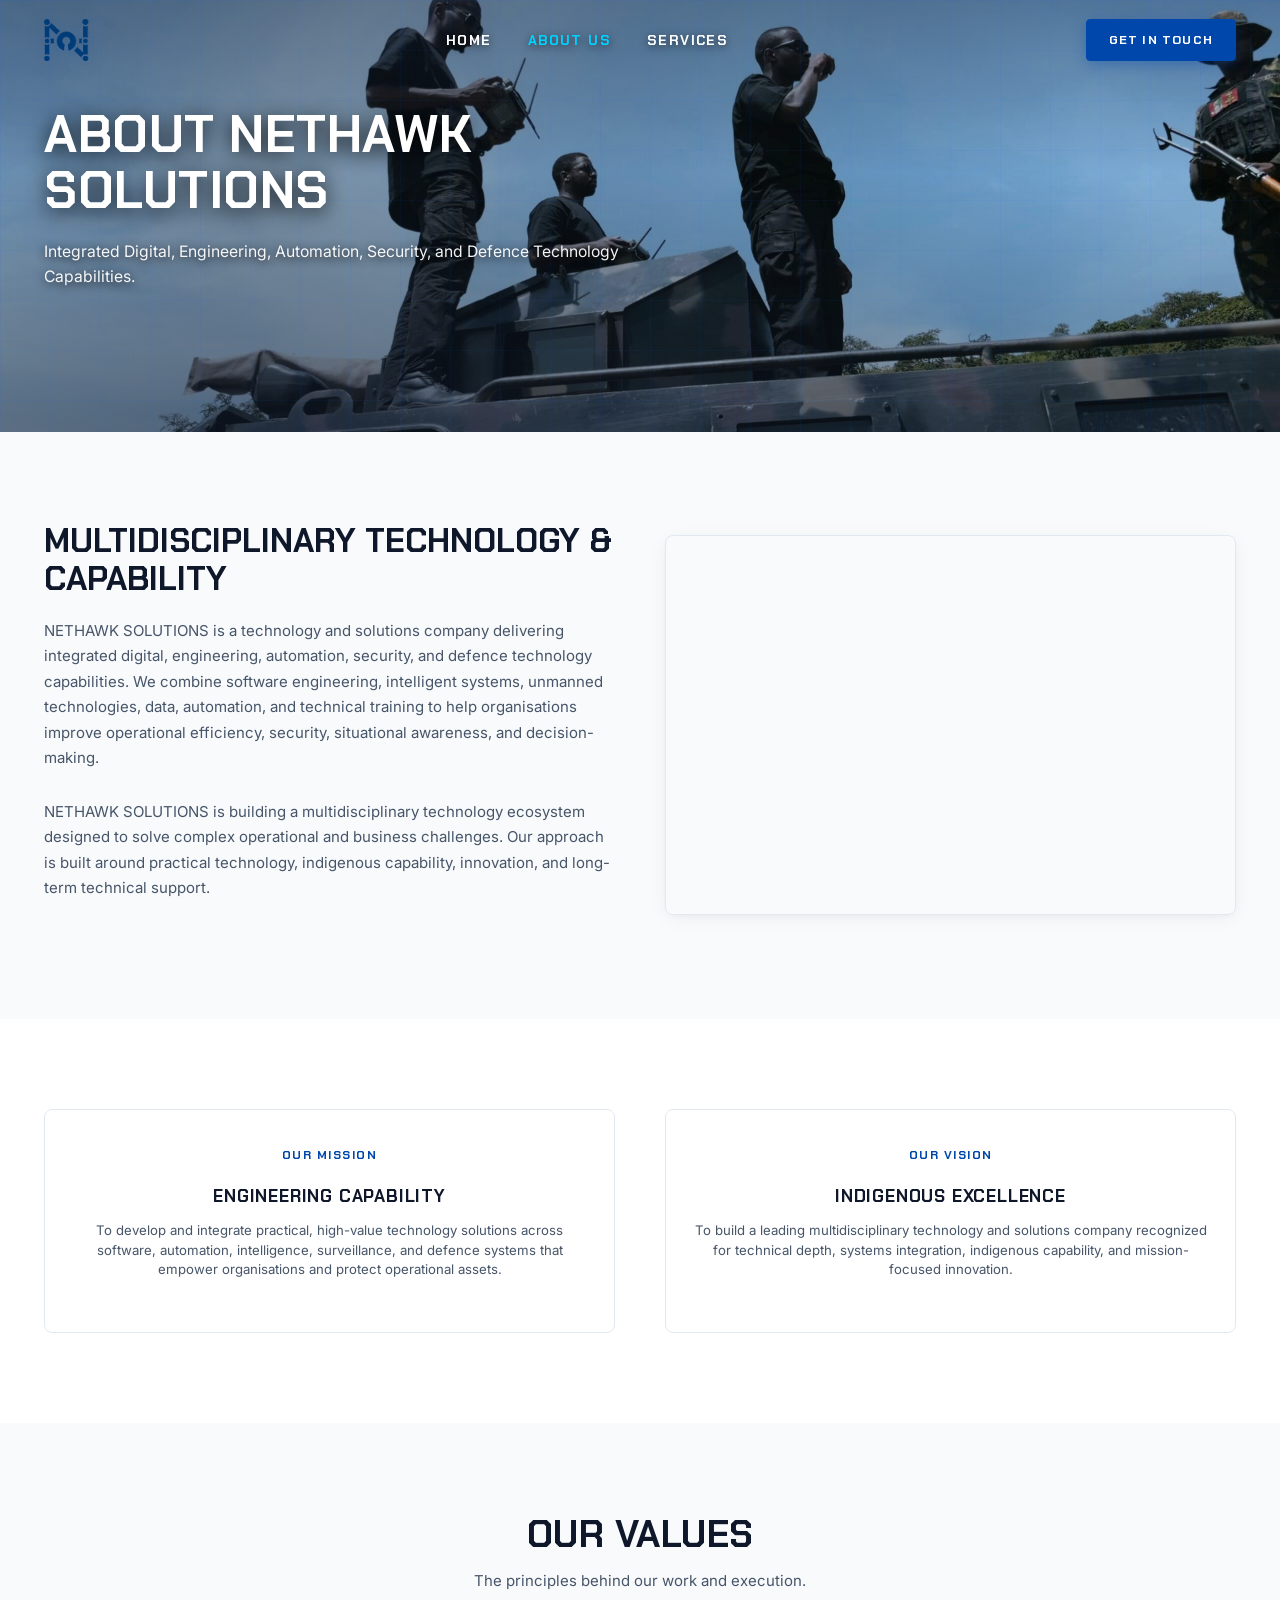
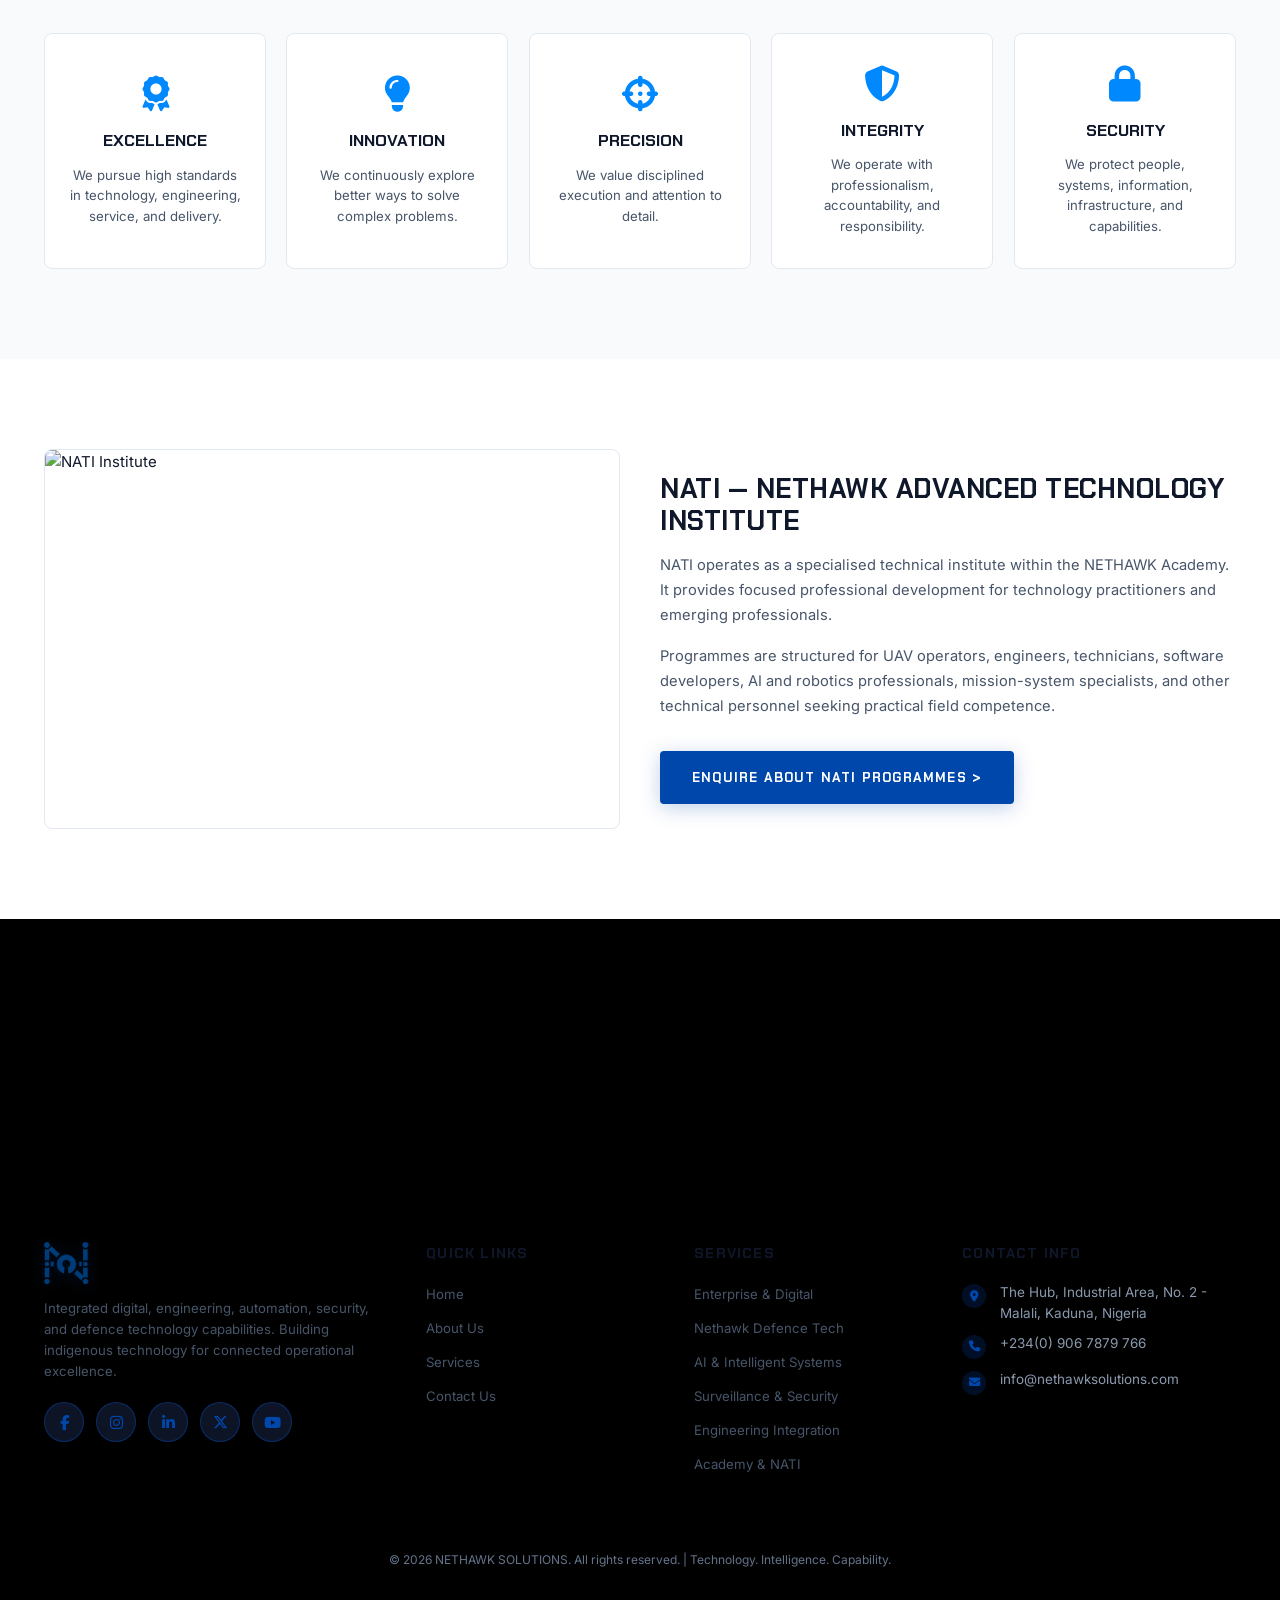
==== commit 229d42b3: "feat: integrate nethawk-hero.mp4 across all hero sections with faststart web optimization and hero p" ====
--- a/about.html
+++ b/about.html
@@ -47,8 +47,14 @@
 
     <!-- Page Hero Section -->
     <section class="hero-section" style="min-height: 48vh;">
-        <div class="hero-overlay-mask"></div>
-        <div class="hero-grid-pattern"></div>
+        <div class="hero-video-wrap">
+            <video class="hero-bg-video" autoplay loop muted playsinline webkit-playsinline preload="auto" disablePictureInPicture poster="assets/images/hero_poster.jpg">
+                <source src="assets/videos/nethawk-hero.mp4" type="video/mp4">
+                <source src="assets/videos/hero_background.mp4" type="video/mp4">
+            </video>
+            <div class="hero-overlay-mask"></div>
+            <div class="hero-grid-pattern"></div>
+        </div>
         <div class="container">
             <div class="hero-content-box" style="padding: 50px 0;">
                 <h1 class="hero-headline">ABOUT NETHAWK SOLUTIONS</h1>
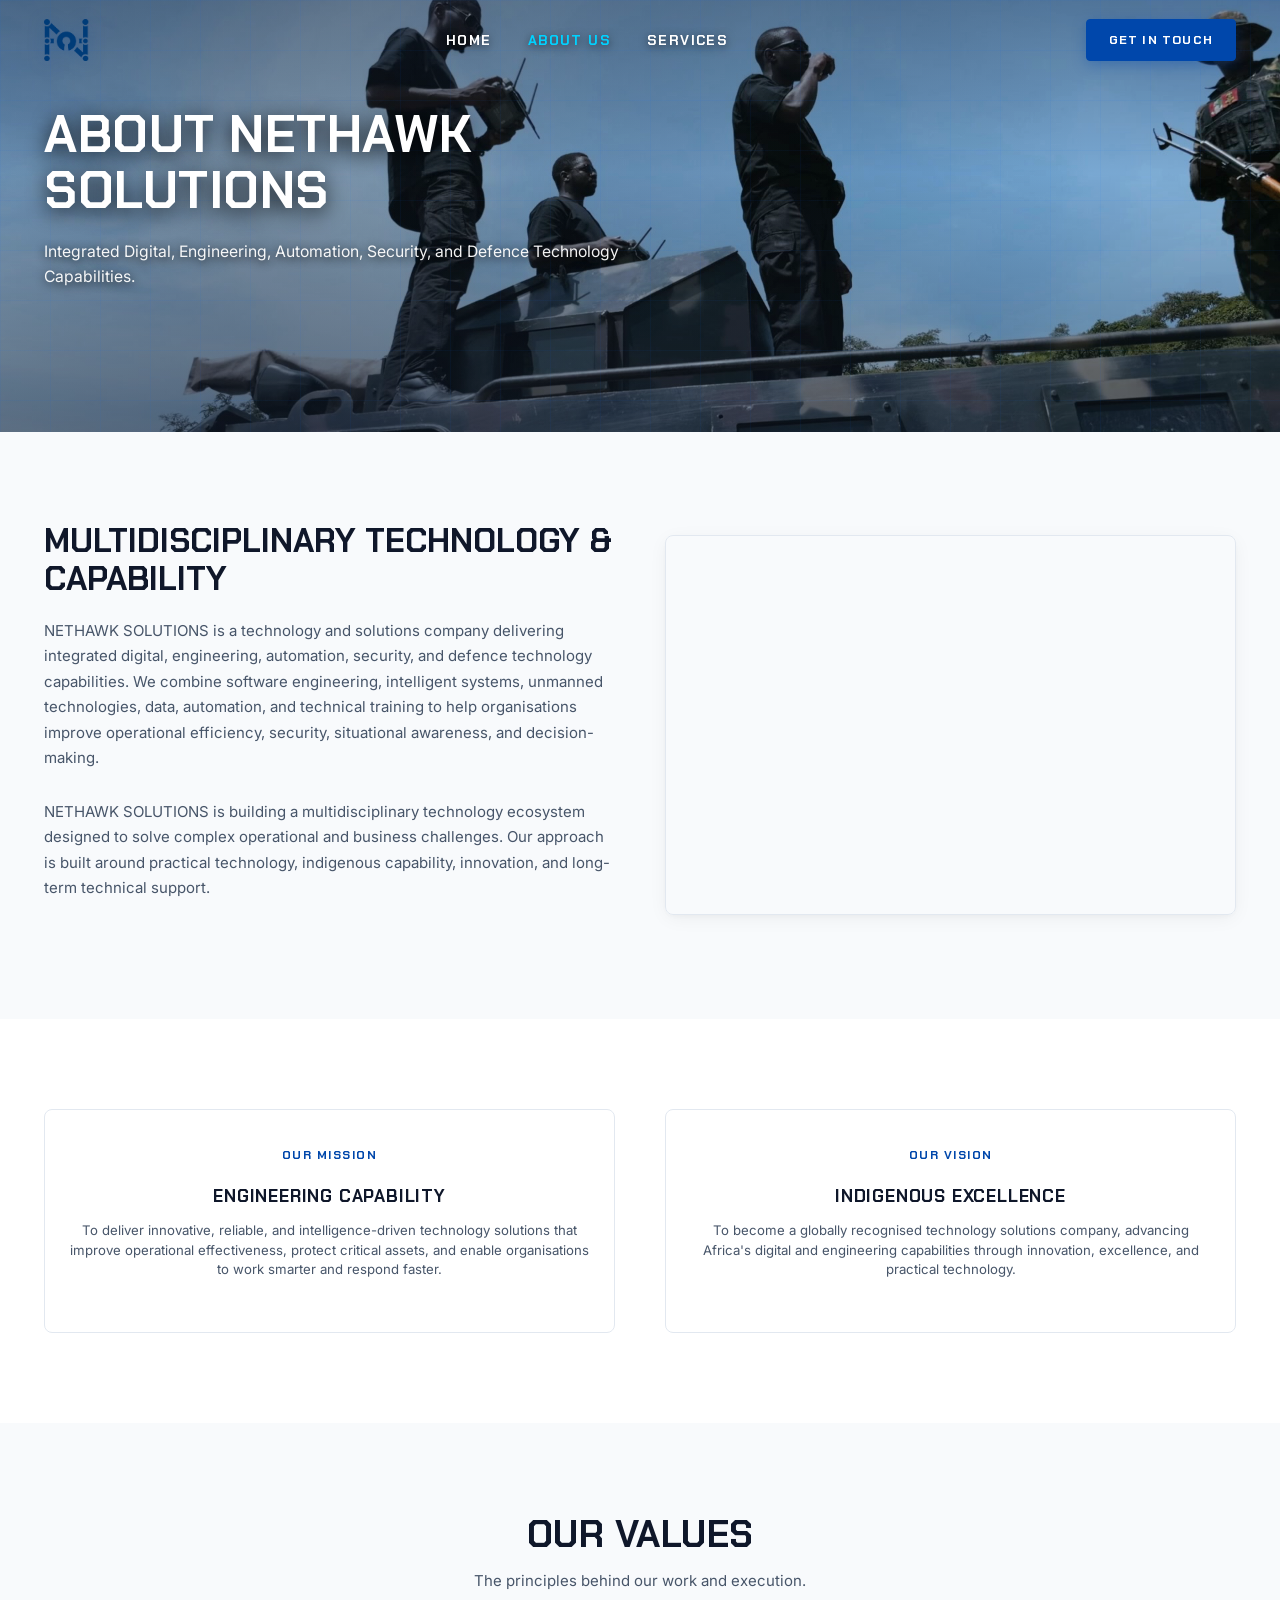
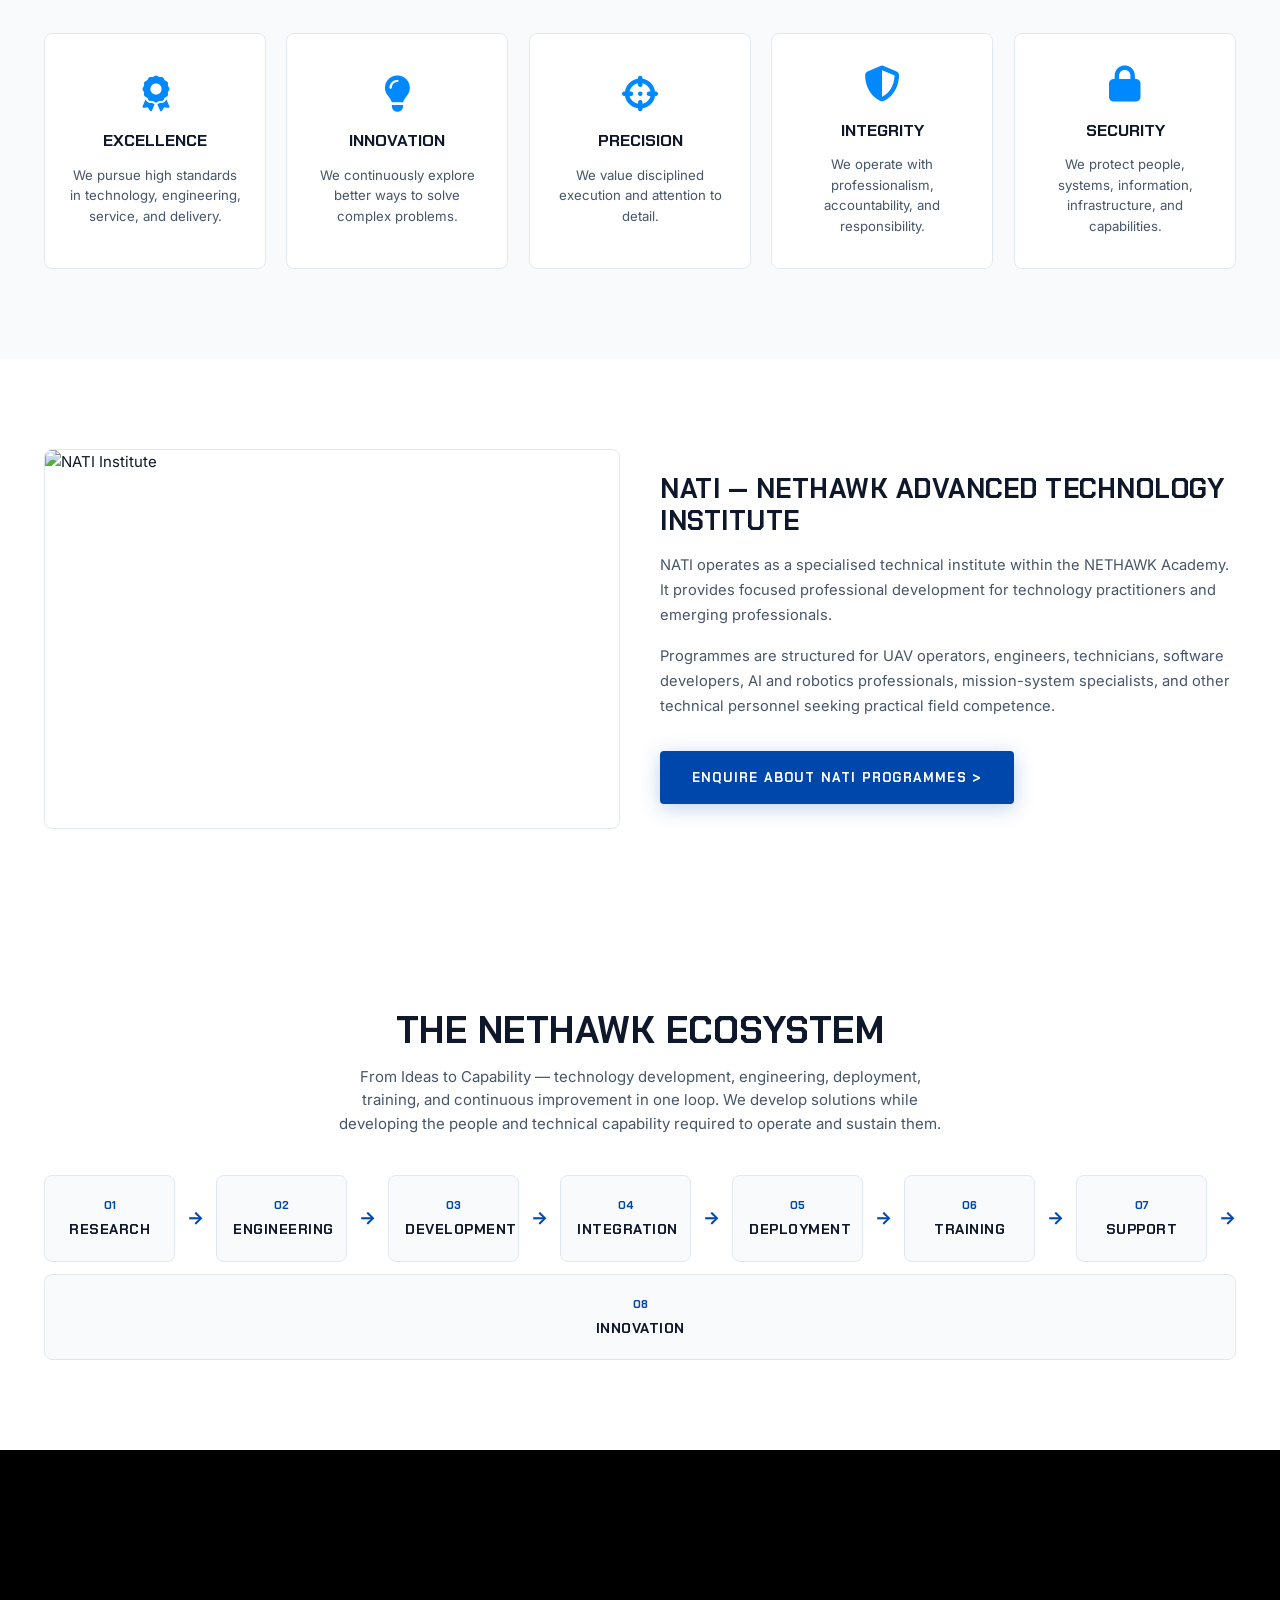
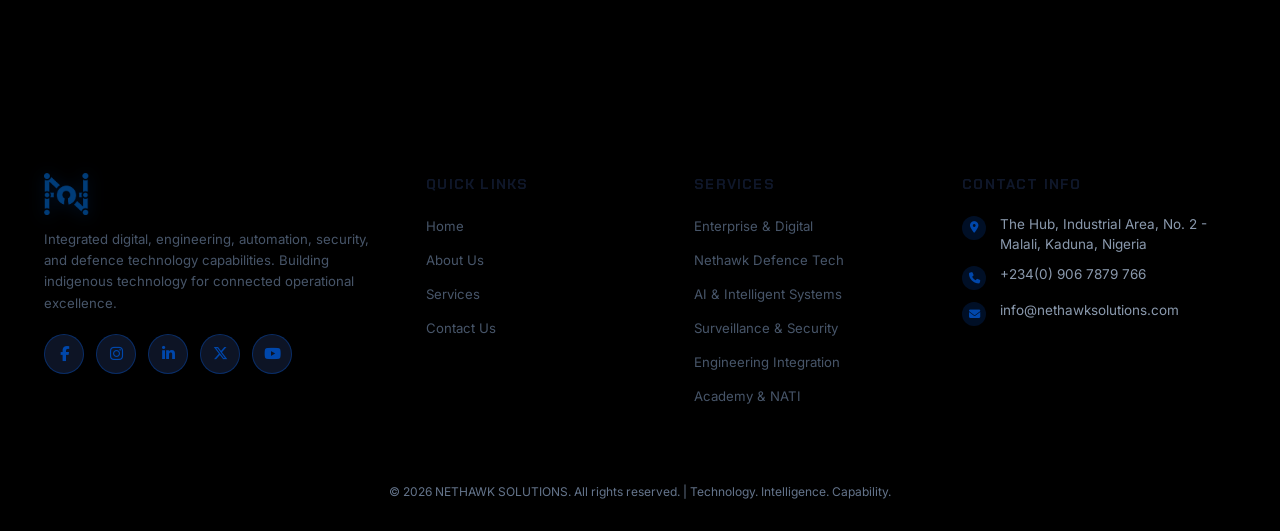
==== commit 31692980: "Add missing PDF website content (no duplication) - index hero: brand tagline 'Wings to Rise, Eyes to" ====
--- a/about.html
+++ b/about.html
@@ -50,7 +50,7 @@
         <div class="hero-video-wrap">
             <video class="hero-bg-video" autoplay loop muted playsinline webkit-playsinline preload="auto" disablePictureInPicture poster="assets/images/hero_poster.jpg">
                 <source src="assets/videos/nethawk-hero.mp4" type="video/mp4">
-                <source src="assets/videos/hero_background.mp4" type="video/mp4">
+                <source src="assets/videos/nethawk-hero.mp4" type="video/mp4">
             </video>
             <div class="hero-overlay-mask"></div>
             <div class="hero-grid-pattern"></div>
@@ -91,7 +91,7 @@
                     <div>
                         <span class="card-tag-badge">OUR MISSION</span>
                         <h3 class="capability-title" style="margin-top: 10px;">ENGINEERING CAPABILITY</h3>
-                        <p class="capability-desc">To develop and integrate practical, high-value technology solutions across software, automation, intelligence, surveillance, and defence systems that empower organisations and protect operational assets.</p>
+                        <p class="capability-desc">To deliver innovative, reliable, and intelligence-driven technology solutions that improve operational effectiveness, protect critical assets, and enable organisations to work smarter and respond faster.</p>
                     </div>
                 </div>
 
@@ -99,7 +99,7 @@
                     <div>
                         <span class="card-tag-badge">OUR VISION</span>
                         <h3 class="capability-title" style="margin-top: 10px;">INDIGENOUS EXCELLENCE</h3>
-                        <p class="capability-desc">To build a leading multidisciplinary technology and solutions company recognized for technical depth, systems integration, indigenous capability, and mission-focused innovation.</p>
+                        <p class="capability-desc">To become a globally recognised technology solutions company, advancing Africa's digital and engineering capabilities through innovation, excellence, and practical technology.</p>
                     </div>
                 </div>
             </div>
@@ -176,6 +176,58 @@
                     <a href="contact.html" class="btn-primary-blue" style="margin-top: 16px;">
                         ENQUIRE ABOUT NATI PROGRAMMES &gt;
                     </a>
+                </div>
+            </div>
+        </div>
+    </section>
+
+    <!-- The Nethawk Ecosystem -->
+    <section class="capabilities-section">
+        <div class="container">
+            <div class="text-center">
+                <h2 class="section-title-main light-text">THE NETHAWK ECOSYSTEM</h2>
+                <p class="section-subtitle-text">From Ideas to Capability — technology development, engineering, deployment, training, and continuous improvement in one loop. We develop solutions while developing the people and technical capability required to operate and sustain them.</p>
+            </div>
+
+            <div class="ecosystem-flow-wrap">
+                <div class="ecosystem-step">
+                    <div class="ecosystem-step-num">01</div>
+                    <div class="ecosystem-step-title">Research</div>
+                </div>
+                <span class="ecosystem-arrow">&rarr;</span>
+                <div class="ecosystem-step">
+                    <div class="ecosystem-step-num">02</div>
+                    <div class="ecosystem-step-title">Engineering</div>
+                </div>
+                <span class="ecosystem-arrow">&rarr;</span>
+                <div class="ecosystem-step">
+                    <div class="ecosystem-step-num">03</div>
+                    <div class="ecosystem-step-title">Development</div>
+                </div>
+                <span class="ecosystem-arrow">&rarr;</span>
+                <div class="ecosystem-step">
+                    <div class="ecosystem-step-num">04</div>
+                    <div class="ecosystem-step-title">Integration</div>
+                </div>
+                <span class="ecosystem-arrow">&rarr;</span>
+                <div class="ecosystem-step">
+                    <div class="ecosystem-step-num">05</div>
+                    <div class="ecosystem-step-title">Deployment</div>
+                </div>
+                <span class="ecosystem-arrow">&rarr;</span>
+                <div class="ecosystem-step">
+                    <div class="ecosystem-step-num">06</div>
+                    <div class="ecosystem-step-title">Training</div>
+                </div>
+                <span class="ecosystem-arrow">&rarr;</span>
+                <div class="ecosystem-step">
+                    <div class="ecosystem-step-num">07</div>
+                    <div class="ecosystem-step-title">Support</div>
+                </div>
+                <span class="ecosystem-arrow">&rarr;</span>
+                <div class="ecosystem-step">
+                    <div class="ecosystem-step-num">08</div>
+                    <div class="ecosystem-step-title">Innovation</div>
                 </div>
             </div>
         </div>
--- a/assets/css/style.css
+++ b/assets/css/style.css
@@ -411,6 +411,16 @@
   gap: 12px;
   margin-bottom: 24px;
   color: #FFFFFF;
+}
+
+.hero-tagline {
+  font-family: var(--font-heading);
+  font-size: 1rem;
+  font-style: italic;
+  letter-spacing: 2px;
+  color: rgba(235, 243, 255, 0.9);
+  margin-bottom: 14px;
+  text-shadow: 0 2px 10px rgba(0,0,0,0.85);
 }
 
 .hero-pill-badge {
